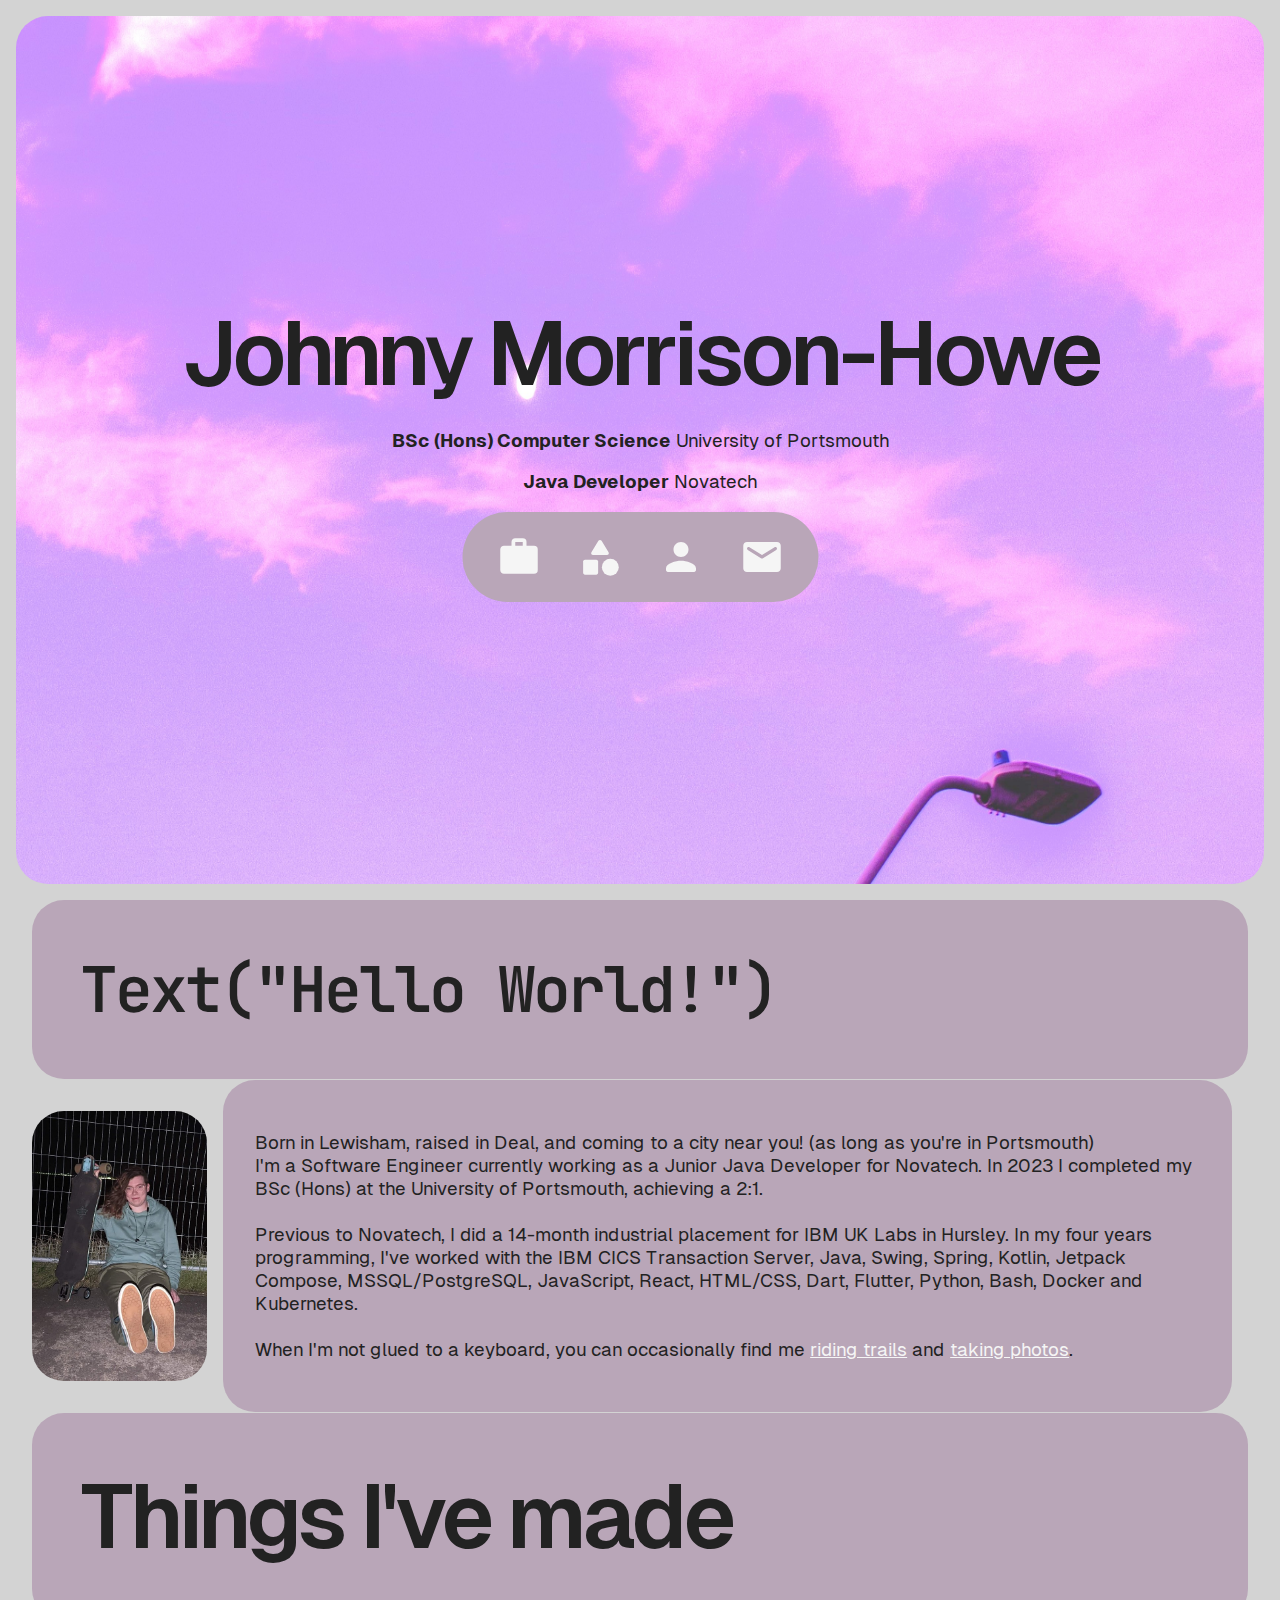
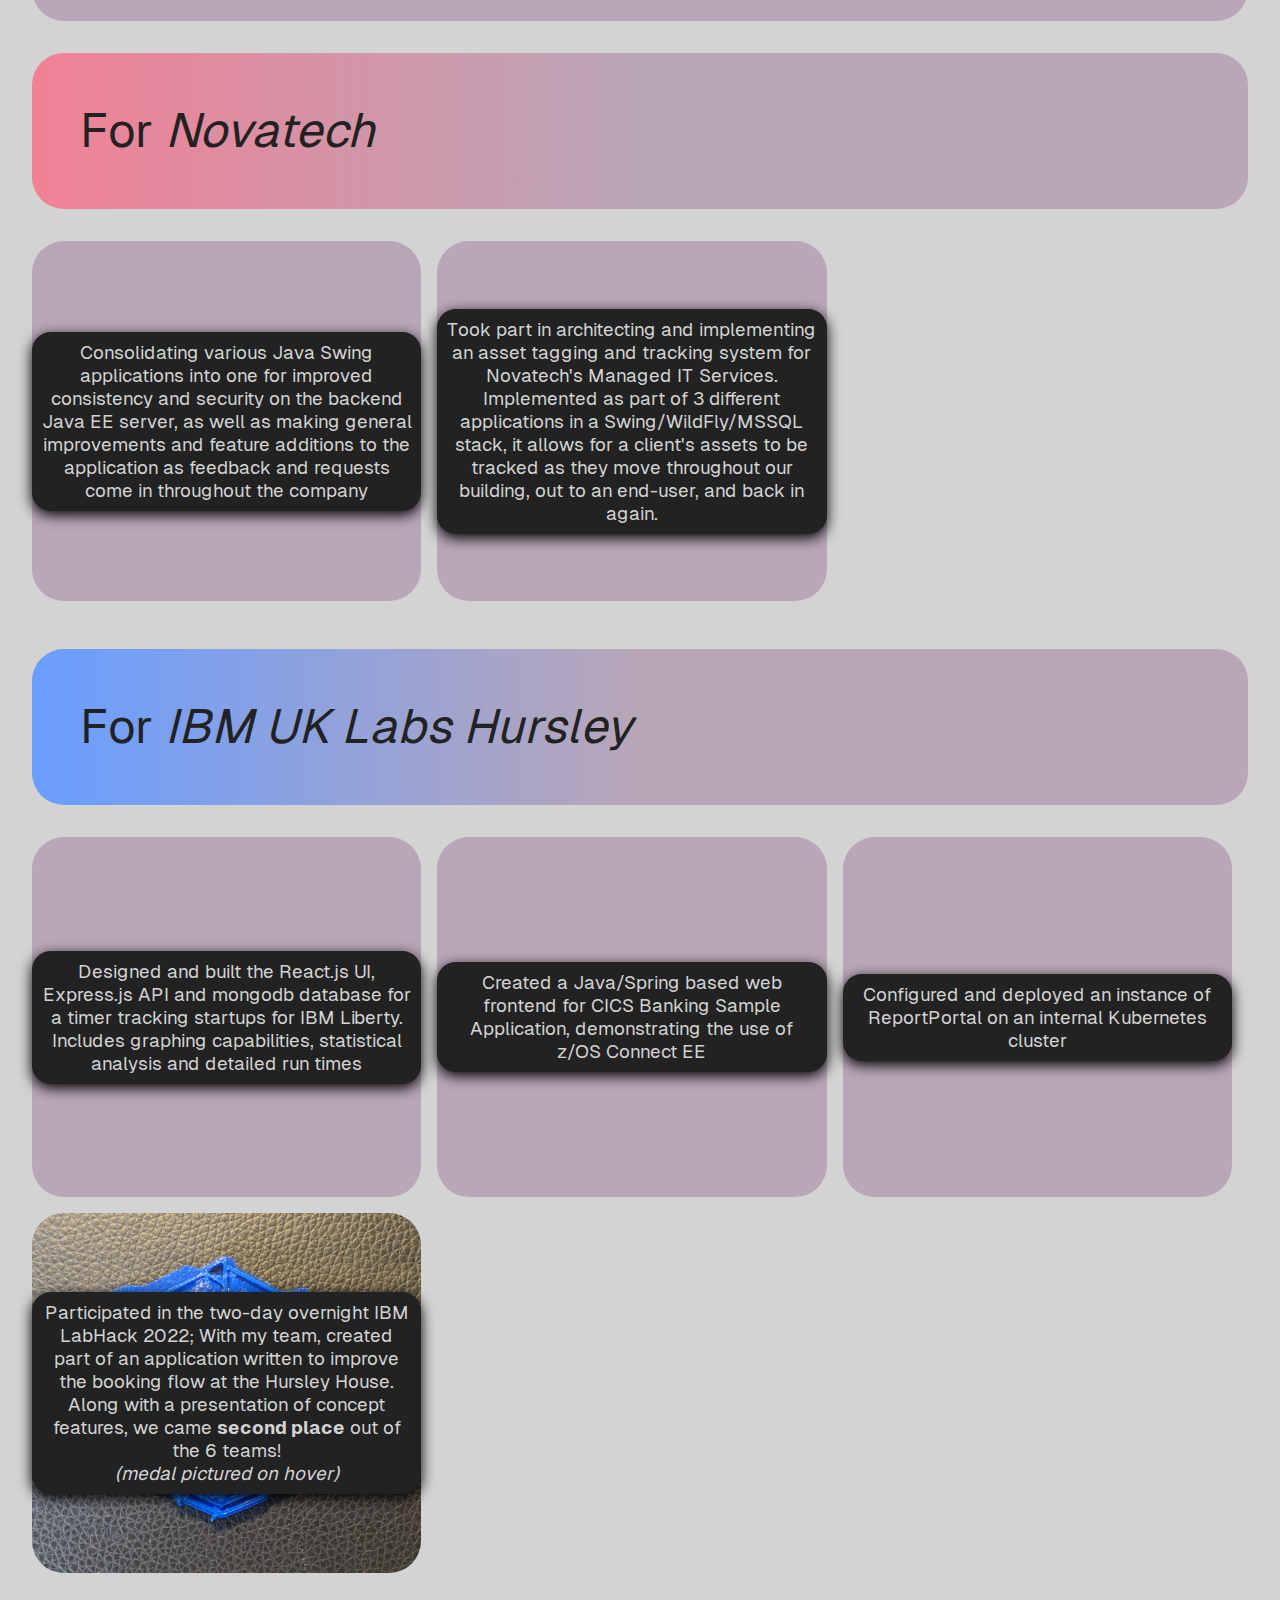
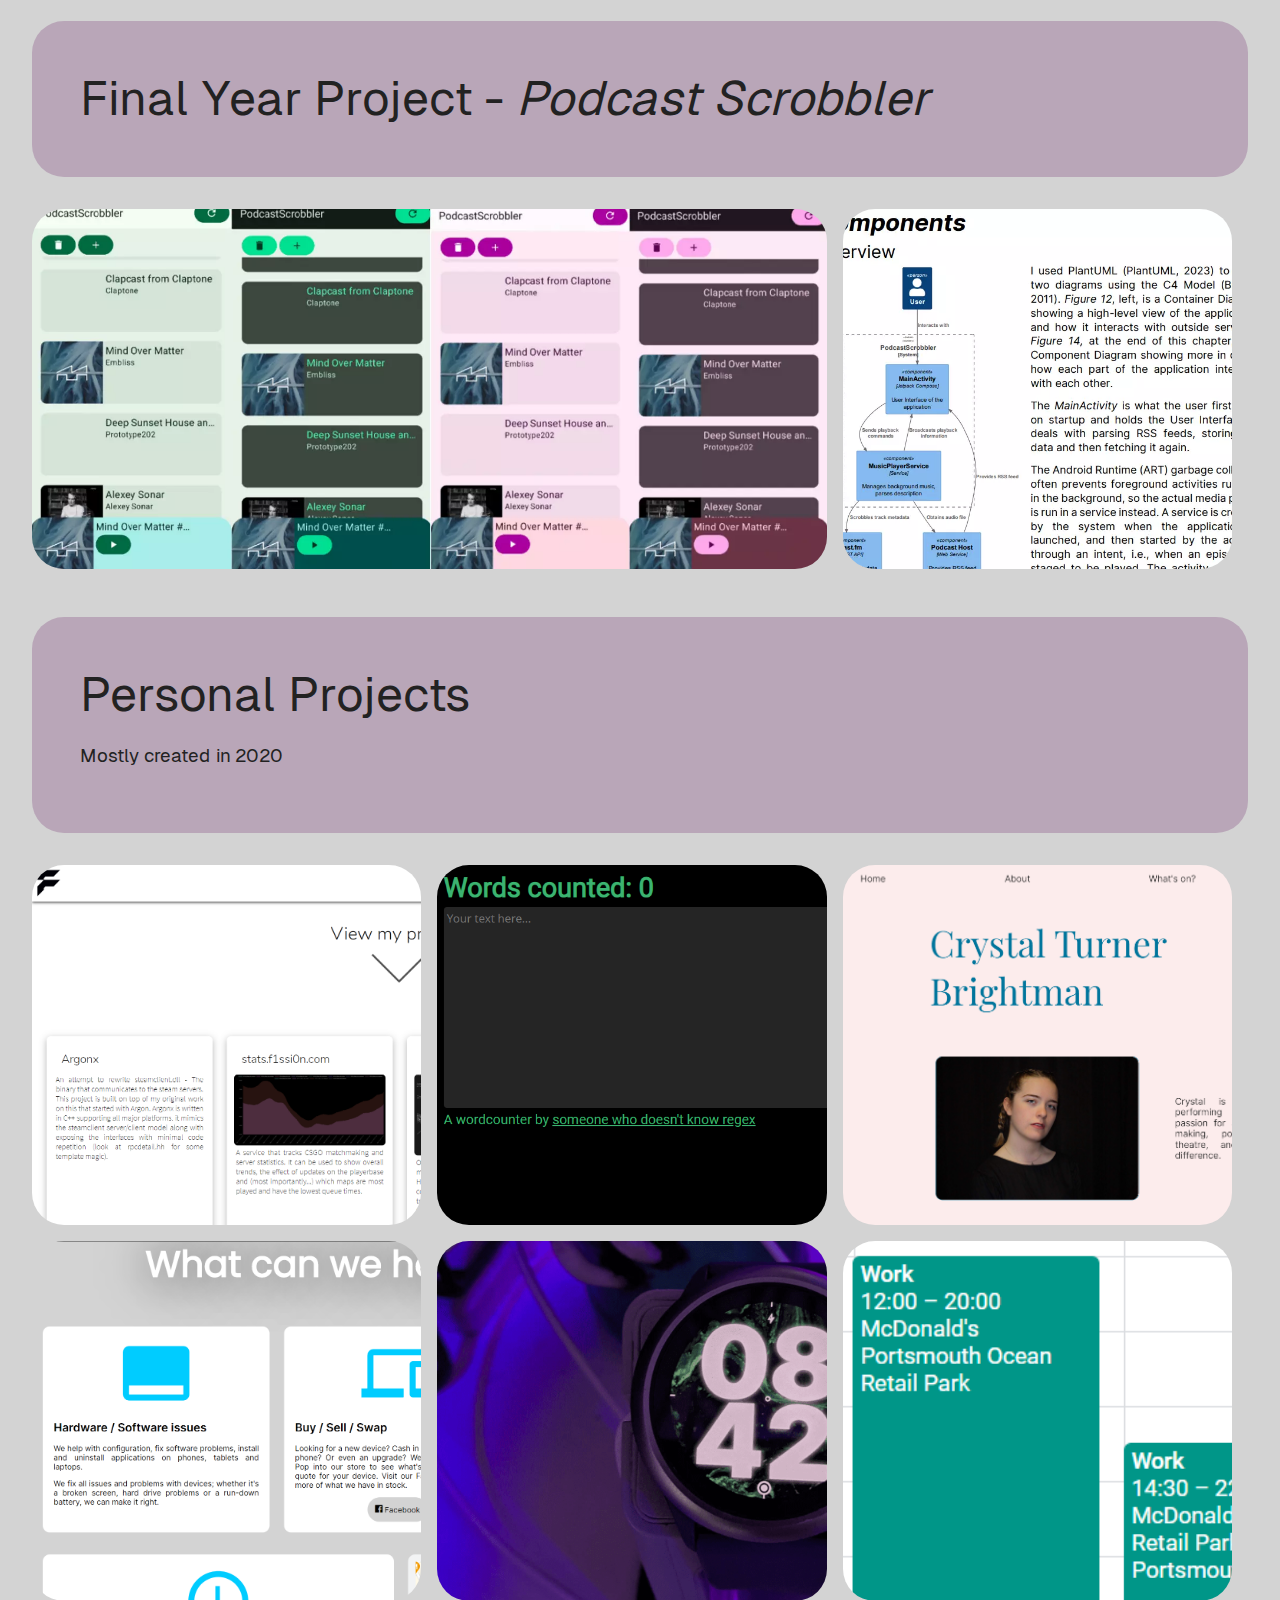
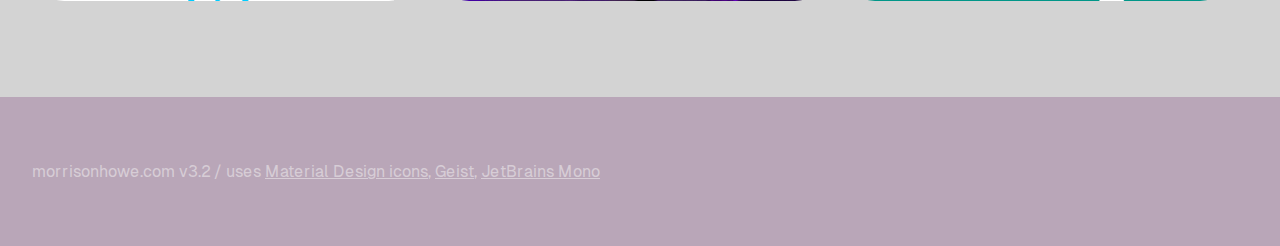
==== index.html @ 9d404c29 "Update header reveal and perform minor cleanup" ====
<!DOCTYPE html>
<html lang="en">

<head>
    <meta charset="UTF-8">
    <meta name="viewport" content="width=device-width, initial-scale=1.0">
    <meta name="description" content="Johnny Morrison-Howe/CS student/IBM placement/takes photos/rides bikes">
    <meta name="theme-color" content="#03393a">
    <meta name="darkreader" content="NO-DARKREADER-PLUGIN"/>
    <link href="styles.css" rel="stylesheet">
    <link rel="preconnect" href="https://fonts.googleapis.com">
    <link rel="preconnect" href="https://fonts.gstatic.com" crossorigin>
    <link href="https://fonts.googleapis.com/css2?family=JetBrains+Mono:wght@300;400&display=swap" rel="stylesheet">
    <title>Johnny Morrison-Howe</title>
</head>

<body onload="runOnLoad()">
<script src="./nodarkreader.min.js"></script>
<nav class="navbar" id="navbar">
    <h3 class="navbar-title" id="navbar-title-link"><a onclick="scrollToTop()">Johnny Morrison-Howe</a></h3>
    <ul class="navbar-list">
        <li class="navbar-option">
            <a class="navbar-link" onclick="goToPlacement()" title="Work">
                <img class="navbar-icon" src="resources/briefcase.svg" alt="Projects">
                <p class="navbar-link-text">Work</p>
            </a>
        </li>
        <li class="navbar-option">
            <a class="navbar-link" onclick="goToThings()" title="Personal Projects">
                <img class="navbar-icon" src="resources/category-white-18dp.svg" alt="Projects">
                <p class="navbar-link-text">Personal Projects</p>
            </a>
        </li>
        <li class="navbar-option">
            <a class="navbar-link" onclick="goToFooter()" title="About">
                <img class="navbar-icon" src="resources/person-white-18dp.svg" alt="About">
                <p class="navbar-link-text">About</p>
            </a>
        </li>
        <li class="navbar-option">
            <a class="navbar-link" href="mailto:Johnny.morrisonhowe@gmail.com" target="_blank" rel="noreferrer"
               title="Contact">
                <img class="navbar-icon" src="resources/email-white-18dp.svg" alt="Email">
                <p class="navbar-link-text">Email</p>
            </a>
        </li>
    </ul>
</nav>

<main>
    <div class="image-background" id="fullspan-image-1">
        <div class="expanding-image">

        </div>
        <div class="fullspan-text">
            <h1 id="fullspan-name">Johnny Morrison-Howe</h1>
            <h3><strong>BSc (Hons) Computer Science</strong> University of Portsmouth</h3>
            <h3><strong>Java Developer</strong> Novatech</h3>
            <div class="fullspan-navbar">
                <ul class="navbar-list">
                    <li class="navbar-option">
                        <a class="navbar-link" onclick="goToPlacement()" title="Work">
                            <img class="navbar-icon" src="resources/briefcase.svg" alt="Projects">
                            <p class="navbar-link-text">Work</p>
                        </a>
                    </li>
                    <li class="navbar-option">
                        <a class="navbar-link" onclick="goToThings()" title="Projects">
                            <img class="navbar-icon" src="resources/category-white-18dp.svg" alt="Projects">
                            <p class="navbar-link-text">Projects</p>
                        </a>
                    </li>
                    <li class="navbar-option">
                        <a class="navbar-link" onclick="goToFooter()" title="About">
                            <img class="navbar-icon" src="resources/person-white-18dp.svg" alt="About">
                            <p class="navbar-link-text">About</p>
                        </a>
                    </li>
                    <li class="navbar-option">
                        <a class="navbar-link" href="mailto:Johnny.morrisonhowe@gmail.com" target="_blank"
                           rel="noreferrer"
                           title="Contact">
                            <img class="navbar-icon" src="resources/email-white-18dp.svg" alt="Email">
                            <p class="navbar-link-text">Email</p>
                        </a>
                    </li>
                </ul>
            </div>
        </div>
    </div>

    <div class="main">

        <div class="things-title">
            <h1 id="about-title">Hello, World!</h1>
        </div>

        <div class="about">
            <div class="about-box">
                <img alt="A photo of me with my longboard" class="about-headshot" src="resources/about-headshot.jpg">
                <div class="about-text">
                    <h3>
                        Born in Lewisham, raised in Deal, and coming to a city near you! (as long as you're in
                        Portsmouth)<br> I'm a Software Engineer currently working as a Junior Java Developer for
                        Novatech. In 2023 I completed my BSc (Hons) at the University of Portsmouth, achieving a 2:1.
                        <br><br>Previous to Novatech, I did a 14-month industrial placement for IBM UK Labs in Hursley.
                        In my four years programming, I've worked with the IBM CICS Transaction Server, Java, Swing,
                        Spring, Kotlin, Jetpack Compose, MSSQL/PostgreSQL, JavaScript, React, HTML/CSS, Dart, Flutter,
                        Python, Bash, Docker and Kubernetes.<br><br>
                        When I'm not glued to a keyboard, you can occasionally find me <a
                            href="https://www.strava.com/athletes/1166851" target="_blank" rel="noreferrer">riding
                        trails</a> and <a href="https://www.instagram.com/dexyboiiii/" target="_blank"
                                          rel="noreferrer">taking photos</a>.<br>
                    </h3>
                </div>
            </div>

        </div>

        <div class="things-title">
            <h1>Things I've made</h1>
        </div>

        <div class="things-subtitle" id="work">
            <h2>For <em>Novatech</em></h2>
        </div>

        <div class="things-gallery">
            <a class="thing-div-blank" target="_blank" rel="noreferrer">
                <div>
                    <h3>Consolidating various Java Swing applications into one for improved consistency and security on
                        the backend Java EE server, as well as making general improvements and feature additions to the
                        application as feedback and requests come in throughout the company</h3>
                </div>
            </a>
            <a class="thing-div-blank" target="_blank" rel="noreferrer">
                <div>
                    <h3>Took part in architecting and implementing an asset tagging and tracking system for Novatech's
                        Managed IT Services. Implemented as part of 3 different applications in a Swing/WildFly/MSSQL
                        stack, it allows for a client's assets to be tracked as they move throughout our building, out
                        to an end-user, and back in again.</h3>
                </div>
            </a>
        </div>

        <div class="things-subtitle" id="placement">
            <h2>For <em>IBM UK Labs Hursley</em></h2>
        </div>

        <div class="things-gallery">
            <a class="thing-div-blank" target="_blank" rel="noreferrer">
                <div>
                    <h3>Designed and built the React.js UI, Express.js API and mongodb database for a timer tracking
                        startups for IBM Liberty. Includes graphing capabilities, statistical analysis and detailed run
                        times</h3>
                </div>
            </a>
            <a class="thing-div-blank" target="_blank" rel="noreferrer">
                <div>
                    <h3>Created a Java/Spring based web frontend for CICS Banking Sample Application, demonstrating the
                        use of z/OS Connect EE</h3>
                </div>
            </a>
            <a class="thing-div-blank" target="_blank" rel="noreferrer">
                <div>
                    <h3>Configured and deployed an instance of ReportPortal on an internal Kubernetes cluster</h3>
                </div>
            </a>
            <a id="thing-div-labhack" href="/images/thing-labhack.jpg" target="_blank" rel="noreferrer">
                <div>
                    <h3 id="labhack-description">Participated in the two-day overnight IBM LabHack 2022; With my team,
                        created part of an application written to improve the booking flow at the Hursley House. Along
                        with a presentation of concept features, we came <strong>second place</strong> out of the 6
                        teams!<br><em>(medal pictured on hover)</em></h3>
                </div>
            </a>
        </div>


        <div class="things-subtitle">
            <h2>Final Year Project - <em>Podcast
                <wbr>
                Scrobbler</em></h2>
        </div>

        <div class="things-gallery">
            <a class="thing-clickable double-width" id="thing-div-podcastscrobbler"
               href="https://github.com/Dexyboiiii/Podcast-Scrobbler" target="_blank" rel="noreferrer">
                <div>
                    <h3><em>PodcastScrobbler</em> - an Android podcast client written in Kotlin with Jetpack Compose. It
                        had the aim of parsing tracklists out of descriptions in music podcasts, approximating the
                        currently playing track, and showing displaying it to the user. Although I was not able to
                        complete it in time for the dissertation deadline, the end goal is for metadata to be sent to
                        the music tracking service, Last.fm.</h3>
                </div>
            </a>
            <a class="thing-clickable" id="thing-div-podcastscrobblerdissertation"
               href="PodcastScrobbler-Dissertation.pdf" target="_blank" rel="noreferrer">
                <div>
                    <h3>The dissertation for the project<br>(I earned a first!)</h3>
                </div>
            </a>
        </div>

        <div class="things-subtitle">
            <h2>Personal Projects</h2>
            <h3>Mostly created in 2020</h3>
        </div>

        <div class="things-gallery" style="margin-bottom: 5em;">
            <a class="thing-clickable" id="thing-div-f1ssi0n" href="https://emily.gg" target="_blank" rel="noreferrer">
                <div>
                    <h3>Redesigned <em>emily.gg</em>, a friend's portfolio</h3>
                </div>
            </a>
            <a class="thing-clickable" id="thing-div-wordcounter" href="/wordcounter/wordcounter.html" target="_blank"
               rel="noreferrer">
                <div>
                    <h3><em>Wordcounter</em> (stubbornly not
                        using regex, I hadn't learned it yet)</h3>
                </div>
            </a>
            <a class="thing-clickable" id="thing-div-crystal" href="./crystal/" target="_blank" rel="noreferrer">
                <div>
                    <h3>Upgraded another friend's portfolio as my first paid project. <strong>The site is since
                        deprecated</strong>, but preserved without images</h3>
                </div>
            </a>
            <a class="thing-clickable" id="thing-div-xmobile" href="/xMobile/index.html" target="_blank"
               rel="noreferrer">
                <div>
                    <h3><em>X Mobile</em>, the
                        result of using an existing mobile phone shop's website as a springboard to write a
                        website for a hypothetical phone shop</h3>
                </div>
            </a>
            <a class="thing-clickable" id="thing-div-overflowwatchface"
               href="https://github.com/Dexyboiiii/Overflow-Watchface" target="_blank"
               rel="noreferrer">
                <div>
                    <h3><em>Overflow Watchface</em> A Wear OS Watchface that takes advantage of Inter's variable font.
                        The numbers overflow off the edge of a round screen, and font weight animates when exiting
                        ambient mode</h3>
                </div>
            </a>
            <a class="thing-clickable" id="thing-div-macciestimetable"
               href="https://github.com/Dexyboiiii/maccies_timetable" target="_blank"
               rel="noreferrer">
                <div>
                    <h3><em>Maccies timetable</em> - a small Dart script for scraping the (now old) timetable page and
                        generating an ICS file ready for a calendar app</h3>
                </div>
            </a>
        </div>

    </div>

    <footer>
        <p style="opacity: 0.5;">morrisonhowe.com v3.2 / uses <a href="https://m3.material.io/styles/icons/overview">Material
            Design
            icons</a>, <a href="https://vercel.com/font">Geist</a>, <a href="https://www.jetbrains.com/lp/mono/">JetBrains
            Mono</a>
        </p>
    </footer>
</main>
<script src="script.js"></script>
</body>

</html>
---- styles.css ----
@font-face {
    font-family: 'Geist';
    src: url(resources/GeistVariableVF.woff2) format('woff2');
}

:root {
    --background-color: #222222;
    --middle-color: rgba(3, 57, 58,0.8);
    --foreground-color: lightgrey;
    --hightlight-color: #7FFFD4;
    --novatech: #97021d;
    --placement: #02379c;
    --big-image: url(resources/robert-metz-5e4hMnyy0tw-unsplash.jpg);
    --primary-font: 'Geist', sans-serif;
    --secondary-font: 'Geist', sans-serif;
    --monospace-font: 'JetBrains Mono', monospace;

    --side-margins: 2em;
}

@media (prefers-color-scheme: light) {
    :root {
        --background-color: lightgrey;
        --middle-color: rgb(185, 166, 184);
        --foreground-color: #222222;
        --inverse-foreground-color: whitesmoke;
        --hightlight-color: #00665e;
        --novatech: #f18195;
        --placement: #699eff;
        --big-image: url(resources/cristian-s-W1fZKMIlkpM-unsplash.jpg);
    }
}

/* If you change the values above, remember to change the ones in the things divs!!! */

body {
    background-color: var(--background-color);
    color:var(--foreground-color);
    transition: color 0.3s;
    padding: 0;
    margin: 0;
}

/* body::-webkit-scrollbar {
    width: 1vw;
}

body::-webkit-scrollbar-track {
    background: var(--background-color);
}

body::-webkit-scrollbar-thumb {
    background: var(--highlight-color);
} */

/* Navigation Bar */

.navbar {
    opacity: 0;
    z-index: 99;
    margin-top: 0;
    width: 100%;
    position: fixed;
    background-color: var(--middle-color);
    color: whitesmoke;
    font-family: var(--secondary-font);
    height: 10vh;
    display: flex;
    flex-direction: row;
    justify-content: space-between;
    transition: opacity 0.3s ease;
}

.navbar-title {
    margin: 2.5vh 0 0 3vh;
    cursor: pointer;
    font-size: 4vh;
}

.navbar-list {
    padding: 0;
    margin: 0;
    display: flex;
    list-style-type: none;
}

.navbar-option {
    height: 100%;
}

.navbar-link {
    display: flex;
    cursor: pointer;
    height: 10vh;
}

.navbar-icon {
    width: 5vh;
    margin: 0 2vh;
}

.navbar-link-text {
    display: none;
}

/* Page Content */

main {
    padding: 0;
}

.image-background {
    height: 100vh;
    position: relative;
    transition: opacity 500ms 1000ms ease-in;
}

.expanding-image::before {
    content: "";
    position: absolute;
    top: 0; left: 0; bottom: 0; right: 0; /* Cover the full size of the parent */
    background-image: var(--big-image);
    border-radius: 2em;
    background-repeat: no-repeat;
    background-position: center center;
    background-size: 100vw 100vh;
    z-index: -1; /* Put it behind the other content */
}

.expanding-image {
    position: absolute;
    top: 50%;
    left: 50%;
    transform: translate(-50%, -50%);
    width: 0;
    height: 0;
    background-position: center;
    background-repeat: no-repeat;
    transition: height 750ms ease-out, width 750ms ease-out, opacity 250ms 500ms ease-in;
    opacity: 0;
}

.expanded {
    opacity: 1; !important;
    width: calc(100% - var(--side-margins)); !important;
    height: calc(100% - var(--side-margins)); !important;
}

.fullspan-text {
    text-align: center;
    position: absolute;
    top: 50%;
    left: 50%;
    transform: translate(-50%, -50%);
    width: max-content;
}

.fullspan-navbar {
    display: flex;
    justify-content: center;
    align-items: center;
}

.fullspan-navbar .navbar-list {
    background-color: var(--middle-color);
    border-radius: 5vh;
    padding: 0 1em;
}

.main {
    width: min(90em, 100vw);
    margin-left: auto;
    margin-right: auto;
    padding: 0;
}

#fullspan-name {
    transition: opacity 0.3s ease;
    margin: 0;
}

.about {
    padding: 0 var(--side-margins);
}

.things-title {
    padding: 3em;
    border-radius: 2em;
    margin: 0 var(--side-margins) var(--side-margins) var(--side-margins);
    background-color: var(--middle-color);
}

.things-title > h1 {
    margin: 0;
    padding: 0;
}

.things-subtitle {
    padding: 3em;
    border-radius: 2em;
    margin: 0 var(--side-margins) var(--side-margins) var(--side-margins);
    background: var(--middle-color);
    scroll-margin-top: 14vh;
}

.things-subtitle > h2 {
    margin: 0;
    padding: 0;
}

#work {
    background: linear-gradient(to right, var(--novatech), var(--middle-color), var(--middle-color));
}

#placement {
    background: linear-gradient(to right, var(--placement), var(--middle-color), var(--middle-color));
}

.things-gallery {
    display: flex;
    flex-wrap: wrap;
    margin: var(--side-margins);
}

.things-gallery > * {
    display: flex;
    width: calc((1/3*100%) - 0.99999em);
    margin: 0 1em 1em 0;
    height: 40vh;
    text-align: center;
    align-items: center;
    justify-content: center;
}

.things-gallery > .double-width {
    width: calc((2/3*100%) - 0.99999em);
}

.things-gallery >  .thing-clickable:active {
    transition: all 50ms ease-in;
    transform: scale(0.95);
}

.things-gallery > .thing-clickable > * > h3 {
    opacity: 0;
}

.things-gallery > * > * > h3 {
    padding: 1vh;
    background-color: #222222;
    color: lightgrey;
    box-shadow: 0px 4px 14px 0px rgba(0,0,0,1);
    border-radius: 1em;
    transition: all 100ms ease-in;
}

.things-gallery >  .thing-clickable:hover > * > h3 {
    opacity: 1;
}

.things-gallery > * {
    border-radius: 2em;
}

.thing-div-blank {
    background-color: var(--middle-color);
}

#thing-div-podcastscrobbler {
    background-image: url(/resources/podcastScrobbler.webp);
    background-size: cover;
    background-position: center;
}

#thing-div-podcastscrobblerdissertation {
    background-image: url(/resources/podcastScrobblerDissertation.webp);
    background-size: cover;
    background-position: center;
}

#thing-div-labhack {
    background-image: url(/resources/thing-labhack.jpg);
    background-size: cover;
    background-position: center;
}

#labhack-description:hover {
    opacity: 0;
}

#thing-div-f1ssi0n {
    background-image: url(/resources/thing-f1ssi0n.png);
    background-size: cover;
}

#thing-div-wordcounter {
    background-image: url(/resources/thing-wordcounter.png);
    background-size: cover;
}

#thing-div-wordcounter > * > h3 {
    background-color: lightgray;
    color: #222;
    box-shadow: 0px 4px 14px 0px lightgrey;
}

#thing-div-crystal {
    background-image: url(/resources/thing-crystal.png);
    background-size: cover;
}

#thing-div-xmobile {
    background-image: url(/resources/thing-xmobile.png);
    background-size: cover;
}

#thing-div-overflowwatchface {
    background-image: url(/resources/thing-overflowwatchface.png);
    background-size: cover;
}

#thing-div-macciestimetable {
    background-image: url(/resources/thing-macciestimetable.png);
    background-size: cover;
}

#thing-div-overflowwatchface > * > h3 {
    background-color: lightgrey;
    color: #222;
    box-shadow: 0px 4px 14px 0px lightgrey;
}

footer {
    background-color: var(--middle-color);
    color: var(--inverse-foreground-color);
    bottom: 0;
    margin: 0;
    padding: 3em var(--side-margins);
}

.about-box {
    display: flex;
    height: 30vh;
    flex-wrap: nowrap;
    align-items: center;
    margin: 2em 0;
}

.about-headshot {
    max-height: 30vh;
    border-radius: 2em;
}

.about-text {
    flex: 2;
    margin: 1em;
    padding: 2em;
    height: max-content;
    border-radius: 2em;
    background-color: var(--middle-color);
}

footer a, .about a {
    text-decoration: underline;
    color: var(--inverse-foreground-color);
    transition: color 0.3s;
}

footer a:hover, .about a:hover {
    color: var(--hightlight-color);
}

#about-title {
    font-size: 7vh;
    line-break: anywhere;
}

h1 {
    font-family: var(--primary-font);
    font-weight: 600;
    letter-spacing: -0.05em;
    font-size: 10vh;
}

h2 {
    font-family: var(--primary-font);
    font-weight: 400;
    font-size: 3em;
}

h3 {
    font-family: var(--primary-font);
    font-weight: 400;
}

p {
    font-family: var(--secondary-font);
}

a {
    text-decoration: none;
}

@media (orientation: portrait) {
    :root {
        --side-margins: 1em;
    }

    .navbar {
        flex-direction: row-reverse;
    }

    .navbar-title {
        display: none;
    }

    .fullspan-text {
        width: 95vw;
    }

    .expanding-image::before {
        background-size: auto;
    }

    .expanded {
        width: calc(100% - 2em); !important;
        height: calc(100% - 2em); !important;
    }

    .things-subtitle > h2 {
        font-size: 2em;
    }

    .things-gallery > * {
        width: 100%;
        margin: 0 0 var(--side-margins) 0;
        height: 25vh;
    }

    .things-gallery > .double-width {
        width: 100%;
    }

    .things-gallery > * > * > h3 {
        opacity: 0.8;
        font-size: 2vh;
    }

    .about-box {
        flex-direction: column;
    }

    .about-text > h3 {
        font-size: 0.8em;
    }

    .about h1 {
        background-color: var(--background-color);
        color: var(--middle-color);
        margin: 0;
        font-weight: 400;
        font-size: 3em;
    }

    h1 {
        font-size: 7vh;
    }

    p {
        font-size: 2vh;
    }
}
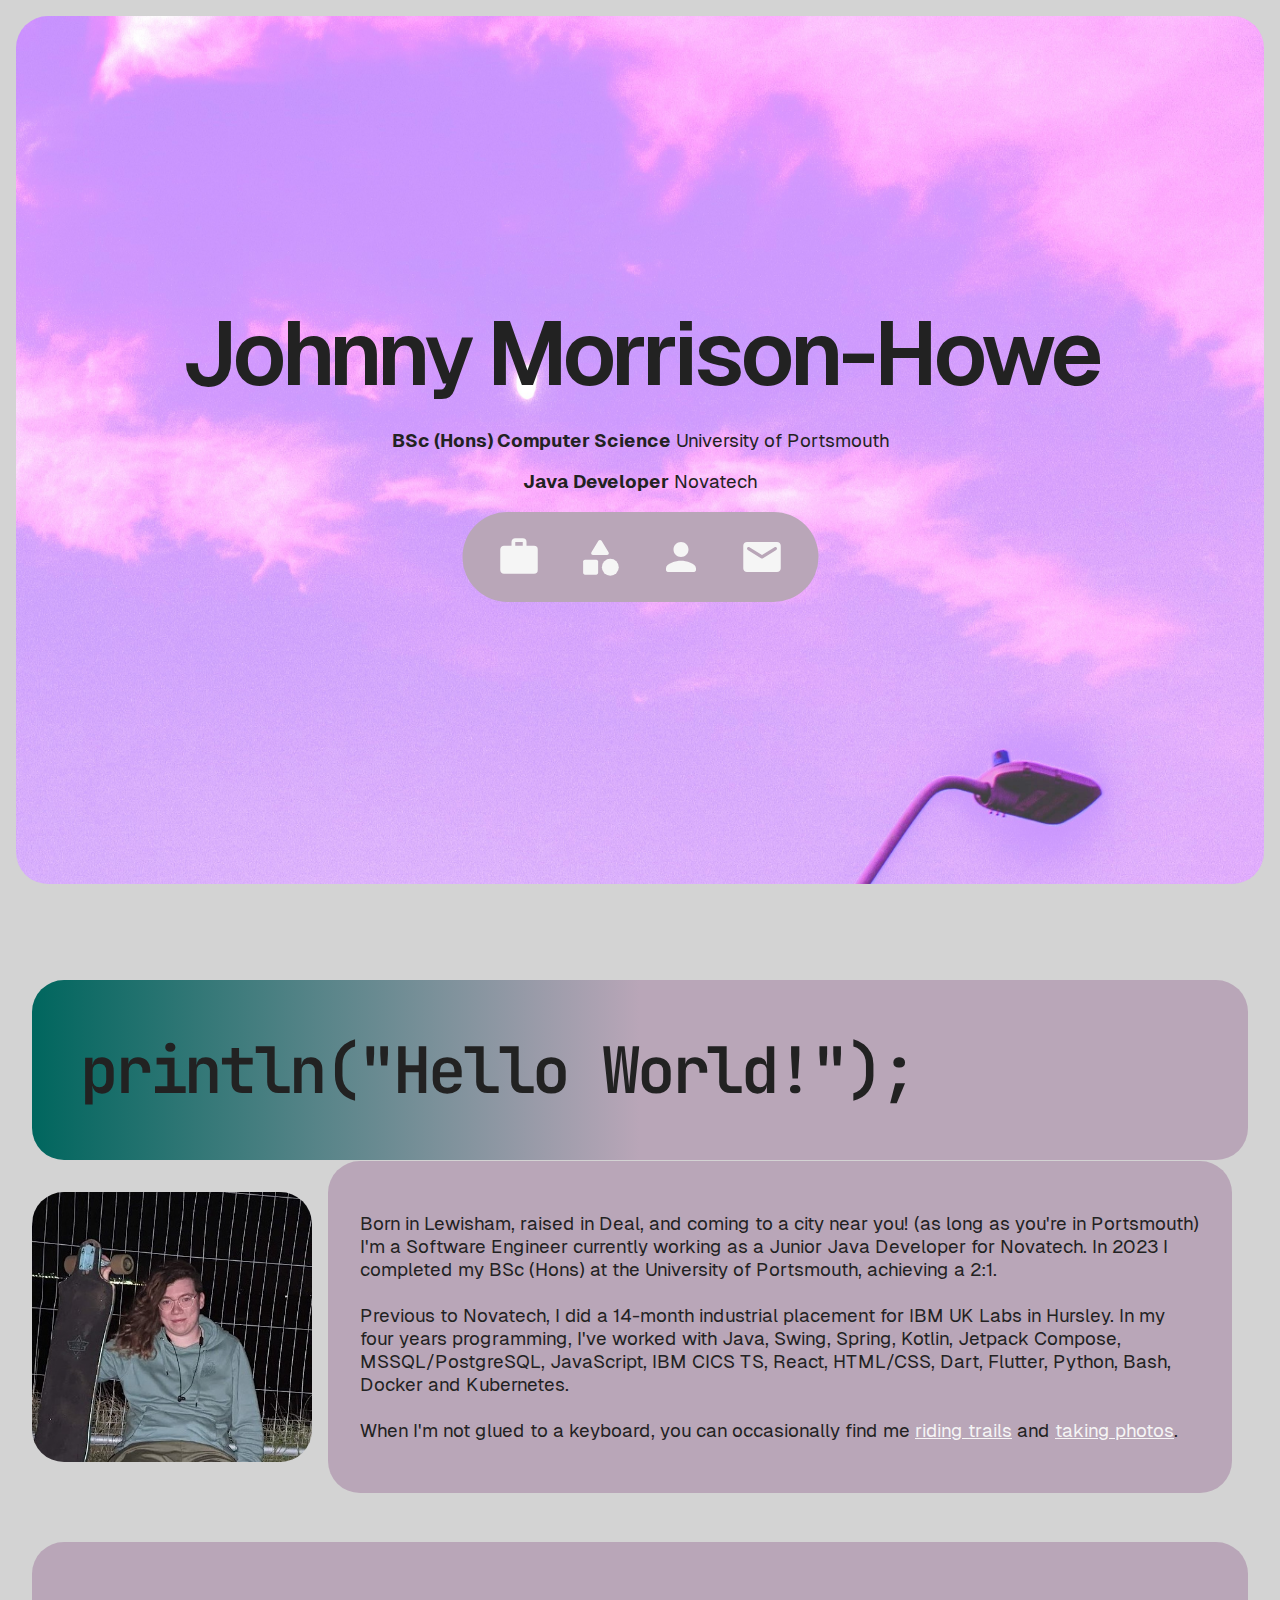
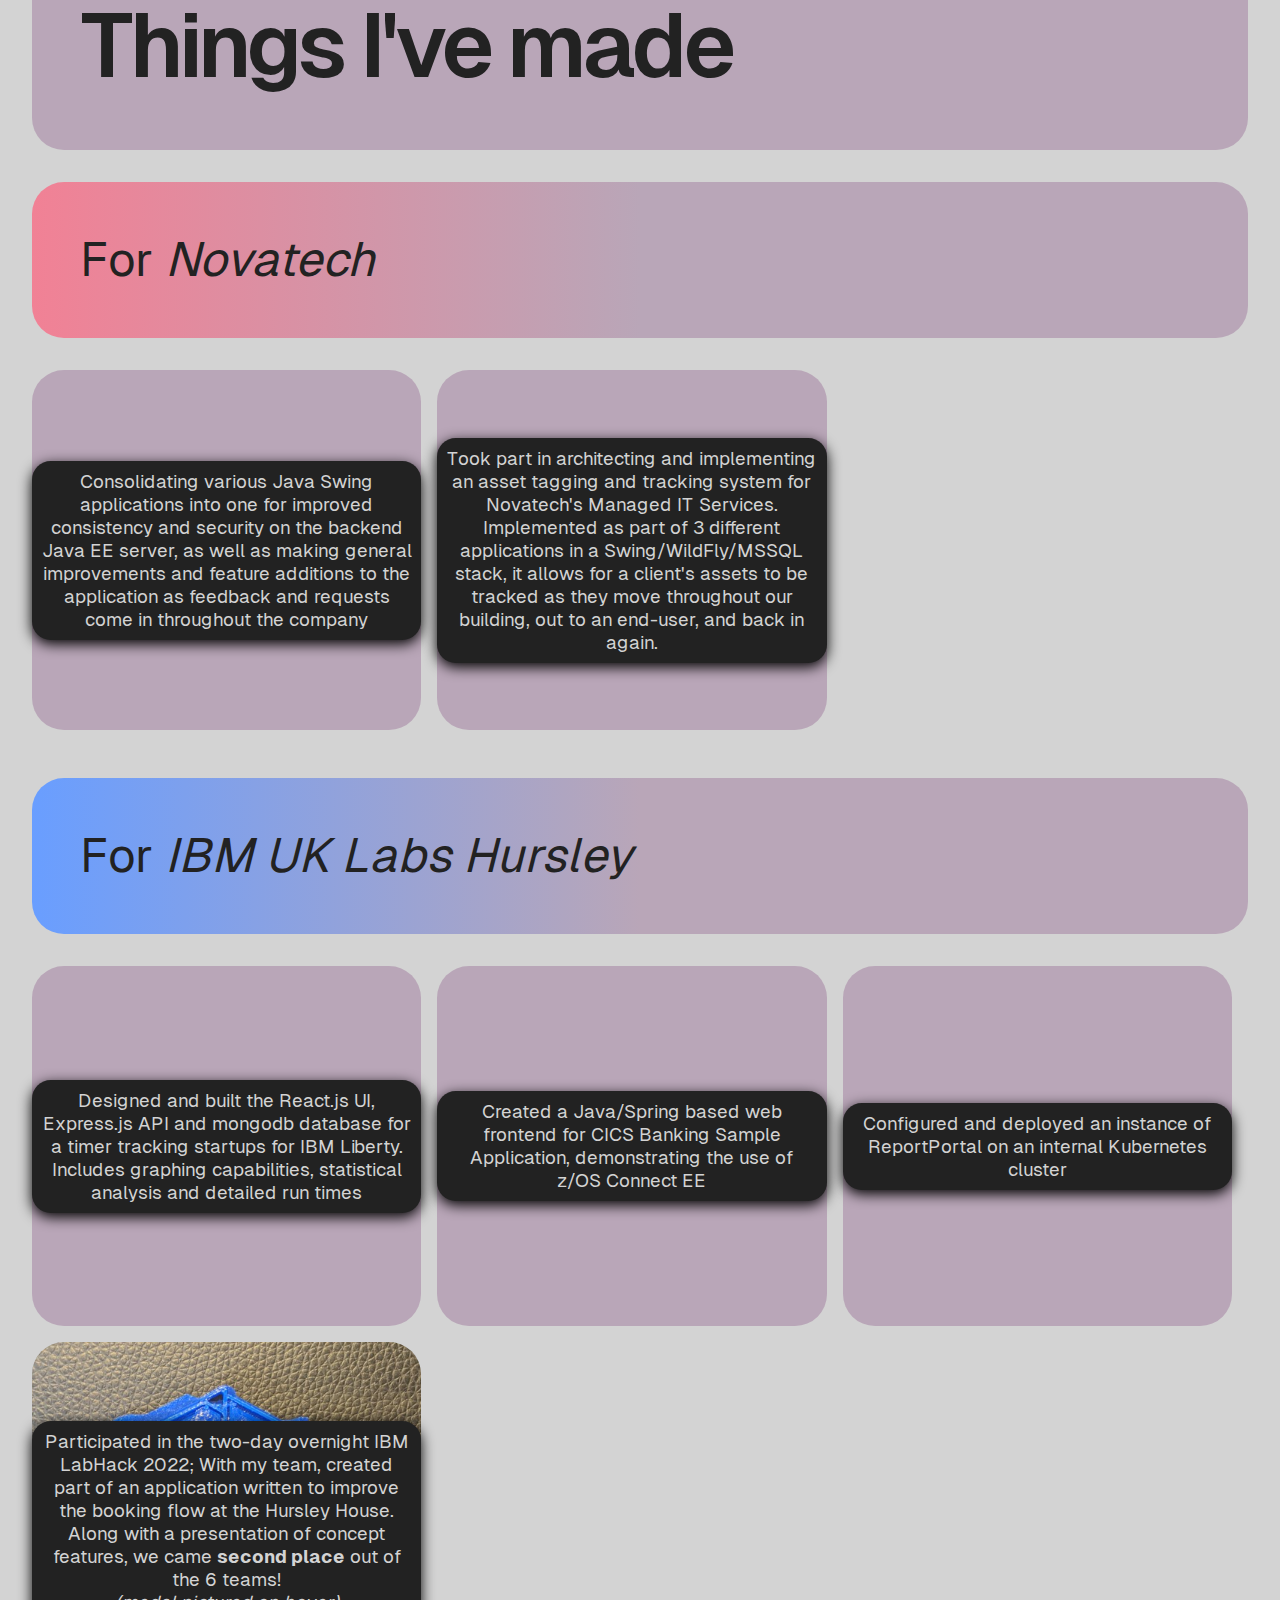
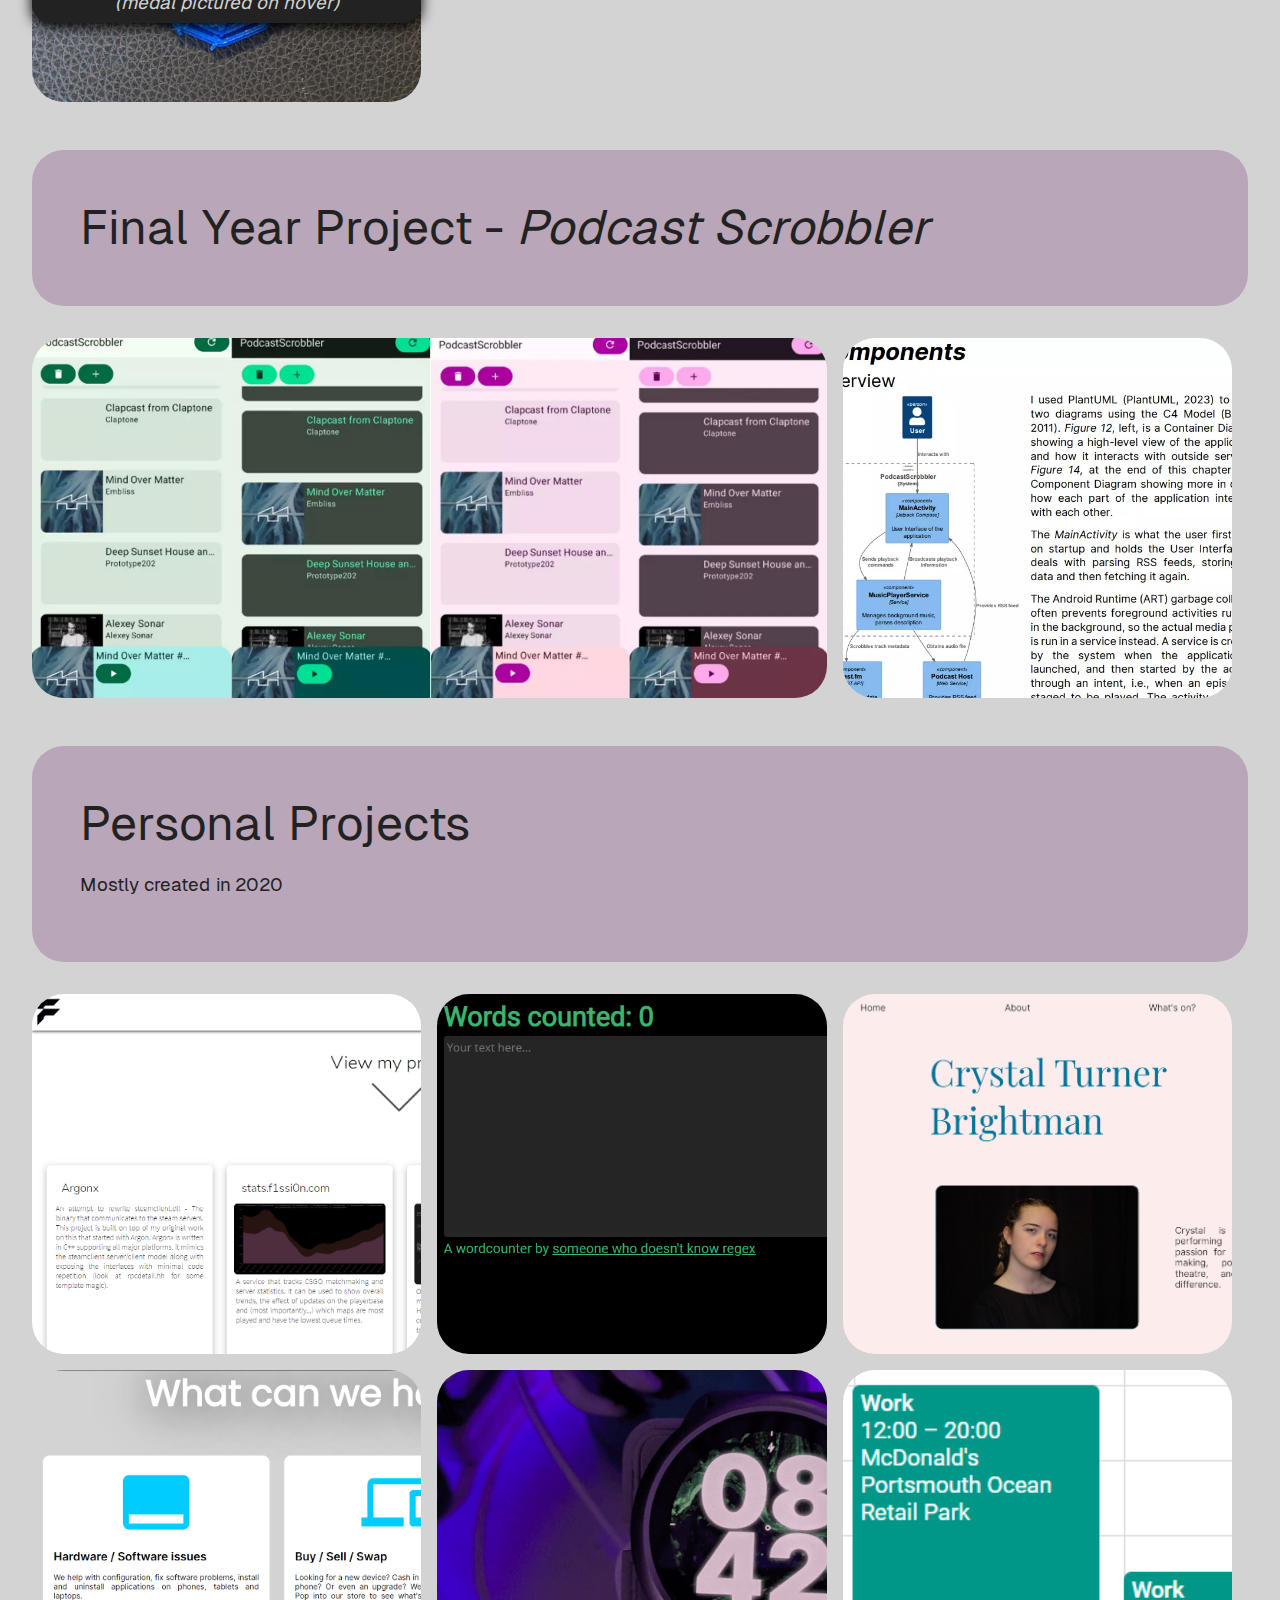
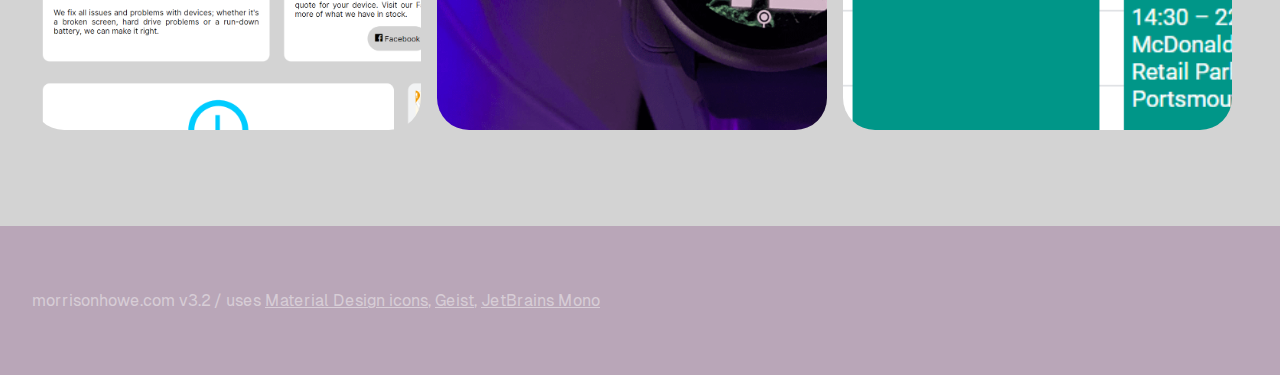
==== commit 9fb26b5c: "Refactor HTML structure and update styling" ====
--- a/index.html
+++ b/index.html
@@ -91,21 +91,20 @@
 
     <div class="main">
 
-        <div class="things-title">
+        <div class="things-title" id="about">
             <h1 id="about-title">Hello, World!</h1>
         </div>
 
-        <div class="about">
             <div class="about-box">
-                <img alt="A photo of me with my longboard" class="about-headshot" src="resources/about-headshot.jpg">
+                <div class="about-headshot"></div>
                 <div class="about-text">
                     <h3>
                         Born in Lewisham, raised in Deal, and coming to a city near you! (as long as you're in
                         Portsmouth)<br> I'm a Software Engineer currently working as a Junior Java Developer for
                         Novatech. In 2023 I completed my BSc (Hons) at the University of Portsmouth, achieving a 2:1.
                         <br><br>Previous to Novatech, I did a 14-month industrial placement for IBM UK Labs in Hursley.
-                        In my four years programming, I've worked with the IBM CICS Transaction Server, Java, Swing,
-                        Spring, Kotlin, Jetpack Compose, MSSQL/PostgreSQL, JavaScript, React, HTML/CSS, Dart, Flutter,
+                        In my four years programming, I've worked with Java, Swing,
+                        Spring, Kotlin, Jetpack Compose, MSSQL/PostgreSQL, JavaScript, IBM CICS TS, React, HTML/CSS, Dart, Flutter,
                         Python, Bash, Docker and Kubernetes.<br><br>
                         When I'm not glued to a keyboard, you can occasionally find me <a
                             href="https://www.strava.com/athletes/1166851" target="_blank" rel="noreferrer">riding
@@ -113,7 +112,6 @@
                                           rel="noreferrer">taking photos</a>.<br>
                     </h3>
                 </div>
-            </div>
 
         </div>
 
--- a/styles.css
+++ b/styles.css
@@ -7,7 +7,7 @@
     --background-color: #222222;
     --middle-color: rgba(3, 57, 58,0.8);
     --foreground-color: lightgrey;
-    --hightlight-color: #7FFFD4;
+    --hightlight-color: rgb(210, 118, 209);
     --novatech: #97021d;
     --placement: #02379c;
     --big-image: url(resources/robert-metz-5e4hMnyy0tw-unsplash.jpg);
@@ -168,7 +168,7 @@
 }
 
 .main {
-    width: min(90em, 100vw);
+    width: min(90em, 100%);
     margin-left: auto;
     margin-right: auto;
     padding: 0;
@@ -179,14 +179,10 @@
     margin: 0;
 }
 
-.about {
-    padding: 0 var(--side-margins);
-}
-
 .things-title {
     padding: 3em;
     border-radius: 2em;
-    margin: 0 var(--side-margins) var(--side-margins) var(--side-margins);
+    margin: 5em var(--side-margins) var(--side-margins) var(--side-margins);
     background-color: var(--middle-color);
 }
 
@@ -206,6 +202,10 @@
 .things-subtitle > h2 {
     margin: 0;
     padding: 0;
+}
+
+#about {
+    background: linear-gradient(to right, var(--hightlight-color), var(--middle-color), var(--middle-color));
 }
 
 #work {
@@ -343,35 +343,38 @@
     height: 30vh;
     flex-wrap: nowrap;
     align-items: center;
-    margin: 2em 0;
+    margin: 2em var(--side-margins);
 }
 
 .about-headshot {
-    max-height: 30vh;
-    border-radius: 2em;
+    background-image: url("resources/about-headshot.jpg");
+    background-size: cover;
+    background-position: center;
+    height: 30vh;
+    border-radius: 2em;
+    flex: 1;
 }
 
 .about-text {
-    flex: 2;
+    flex: 3;
     margin: 1em;
     padding: 2em;
-    height: max-content;
-    border-radius: 2em;
-    background-color: var(--middle-color);
-}
-
-footer a, .about a {
+    border-radius: 2em;
+    background-color: var(--middle-color);
+}
+
+footer a, .about-text a {
     text-decoration: underline;
     color: var(--inverse-foreground-color);
     transition: color 0.3s;
 }
 
-footer a:hover, .about a:hover {
+footer a:hover, .about-text a:hover {
     color: var(--hightlight-color);
 }
 
 #about-title {
-    font-size: 7vh;
+    font-size: 4em;
     line-break: anywhere;
 }
 
@@ -415,7 +418,11 @@
     }
 
     .fullspan-text {
-        width: 95vw;
+        width: 90vw;
+    }
+
+    .fullspan-text > h3 {
+        font-size: 1em;
     }
 
     .expanding-image::before {
@@ -446,12 +453,29 @@
         font-size: 2vh;
     }
 
+    #about-title {
+        font-size: 2.5em;
+    }
+
     .about-box {
         flex-direction: column;
+        height: unset;
+        margin: 0 var(--side-margins);
+    }
+
+    .about-box > * {
+        margin: 1em 0;
+    }
+
+    .about-headshot {
+        flex: unset;
+        width: 100%;
+        height: 40vh;
+        margin: 0;
     }
 
     .about-text > h3 {
-        font-size: 0.8em;
+        font-size: 1em;
     }
 
     .about h1 {
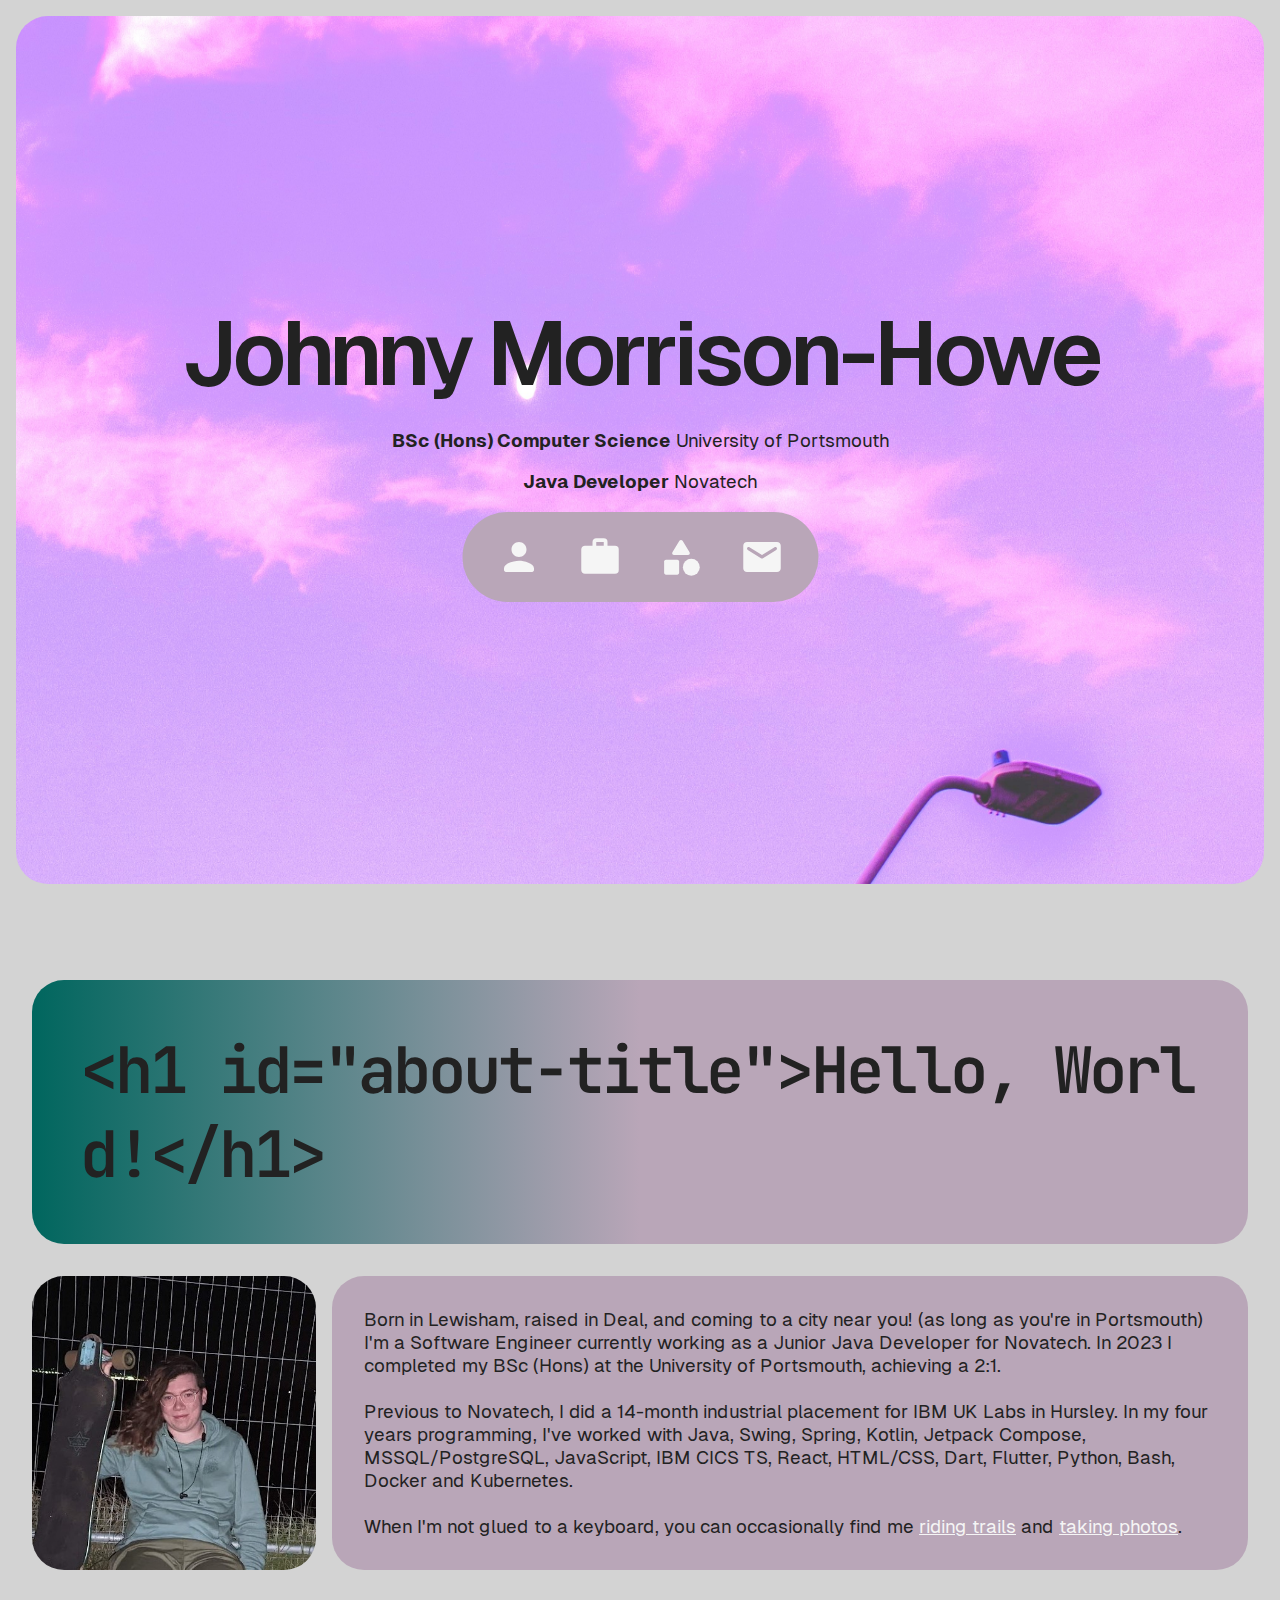
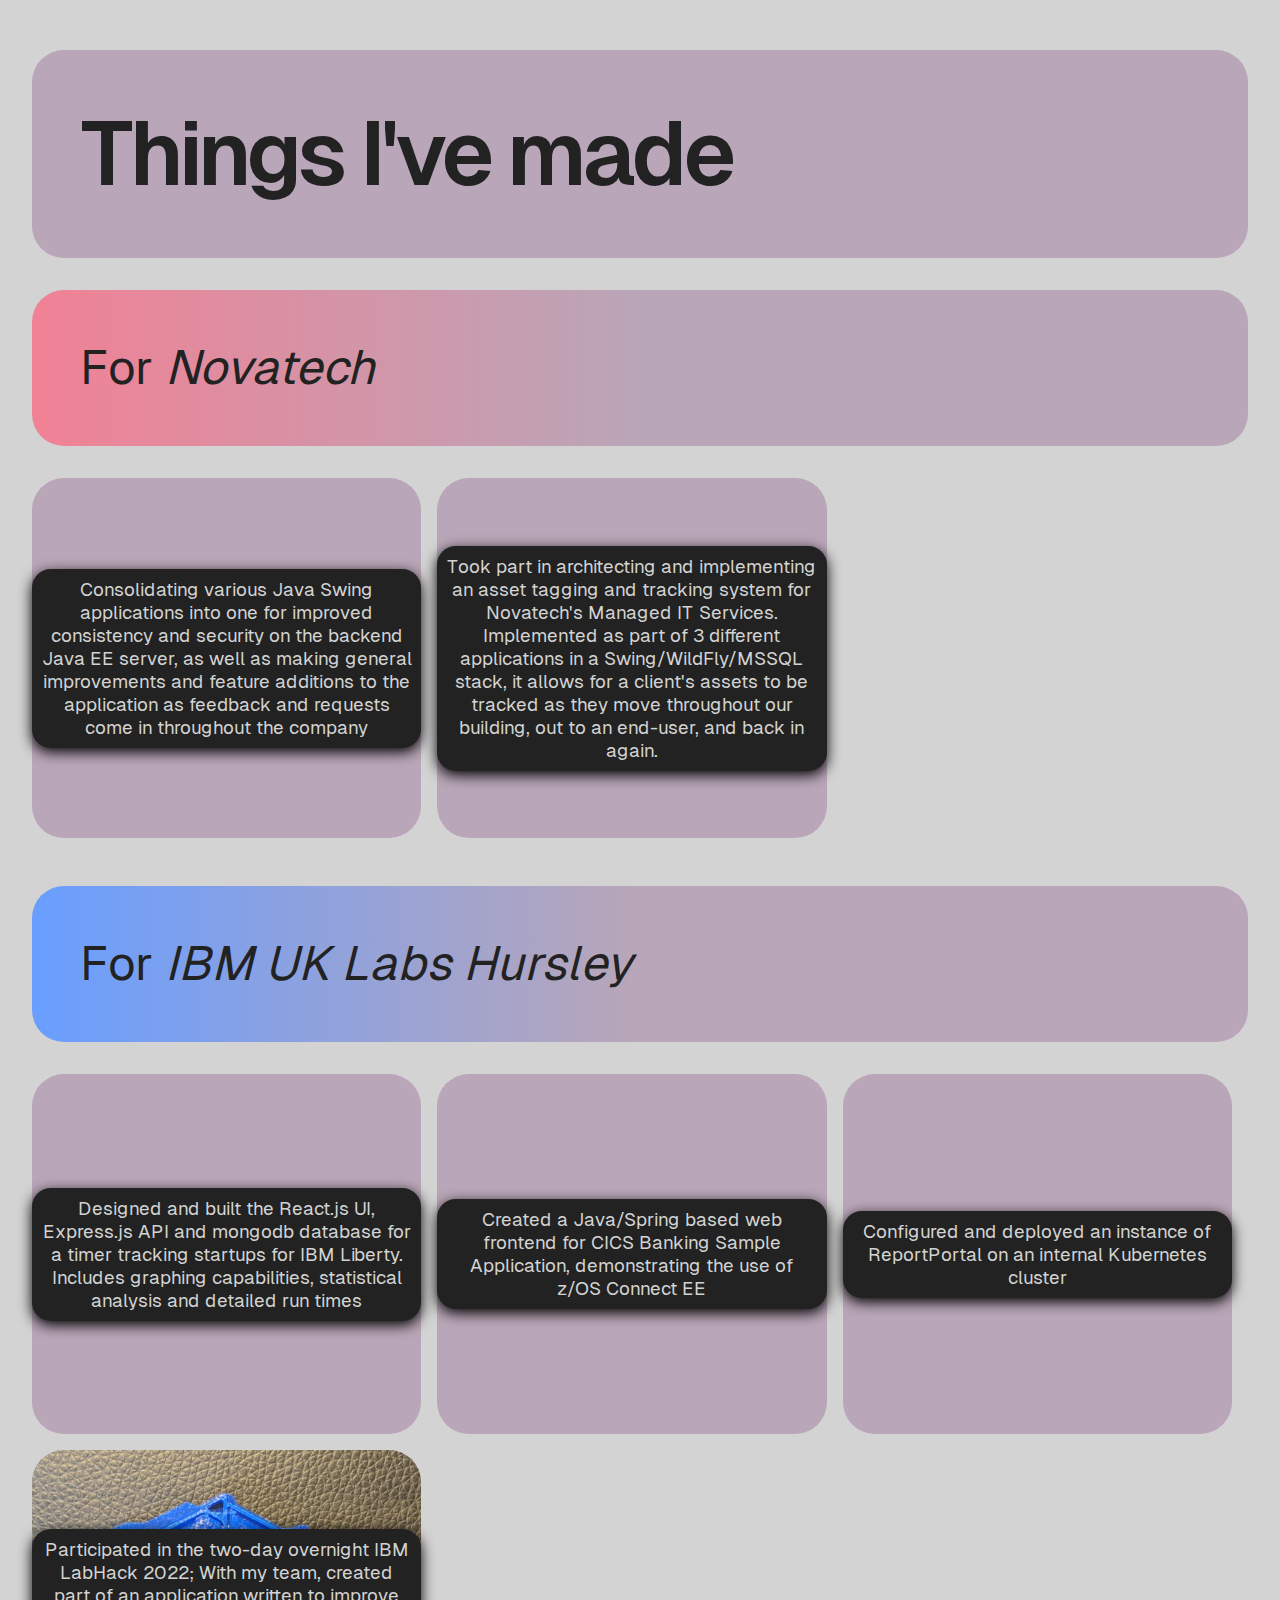
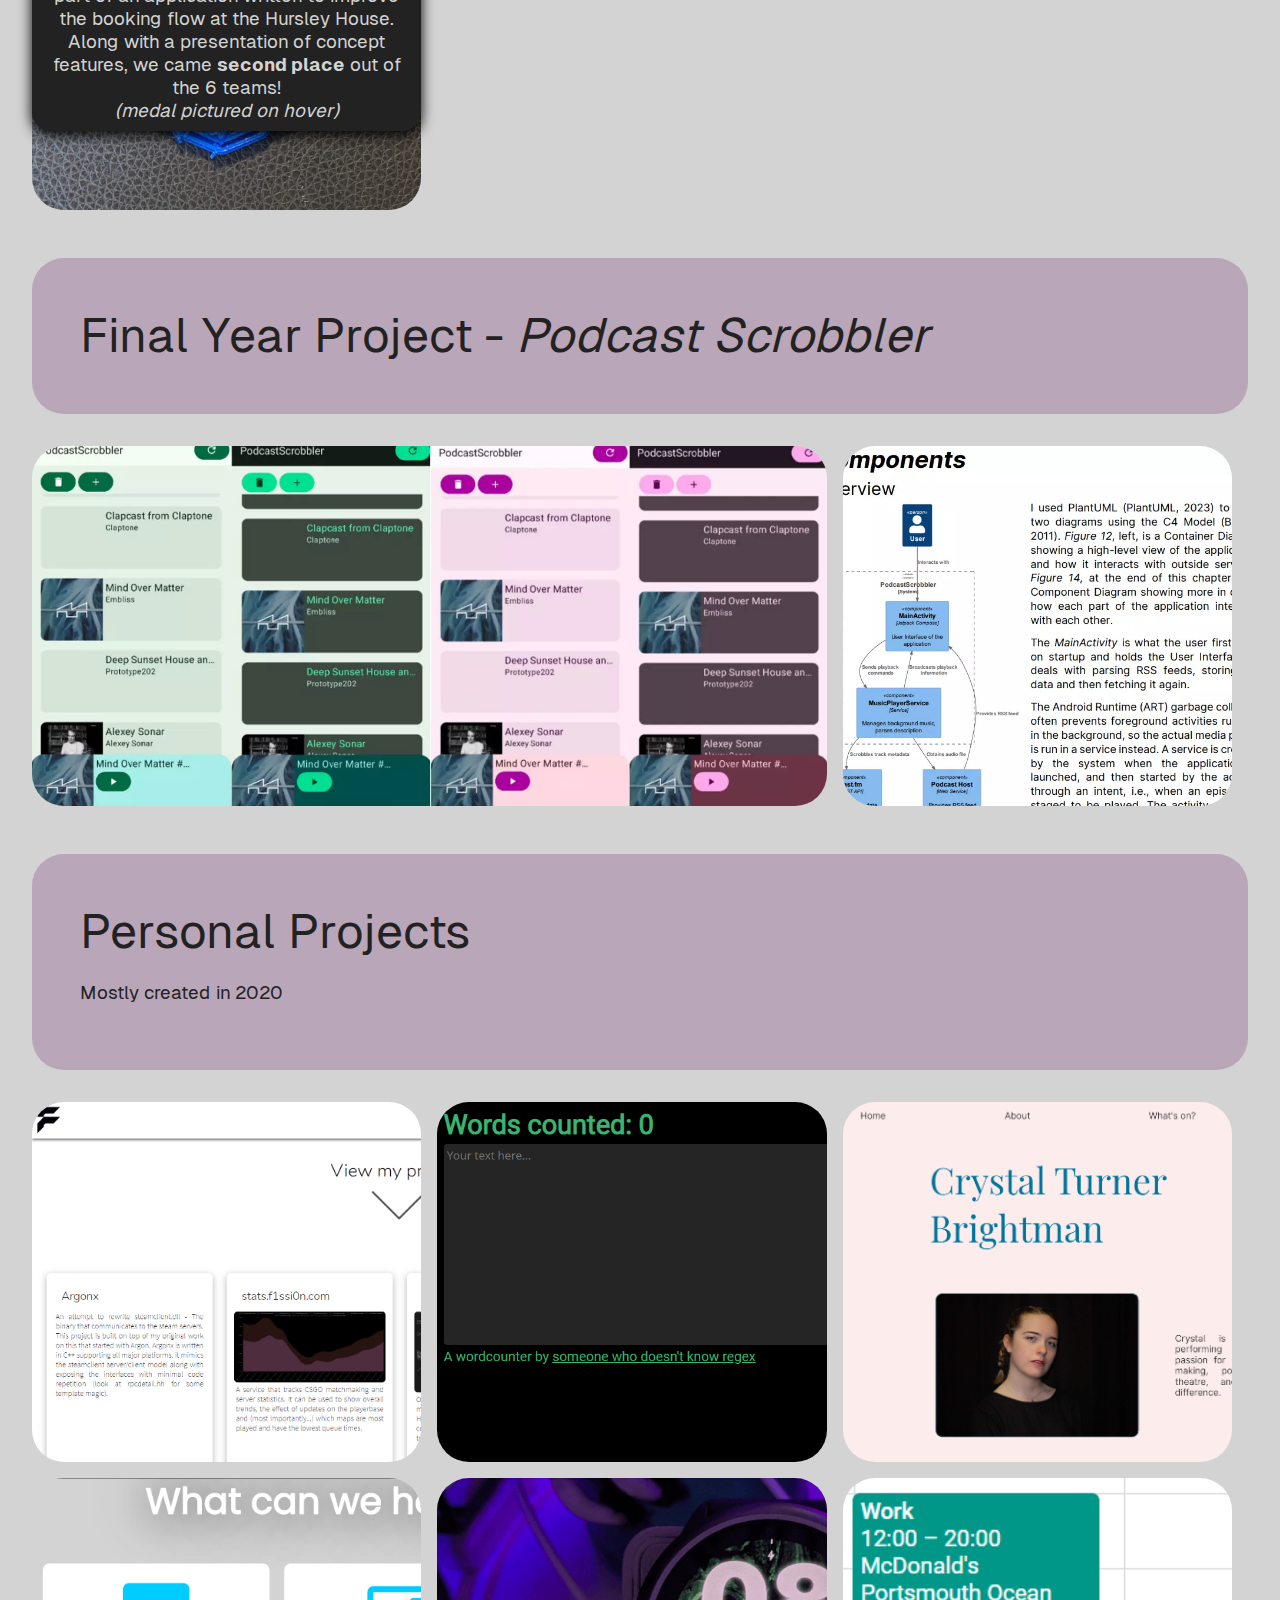
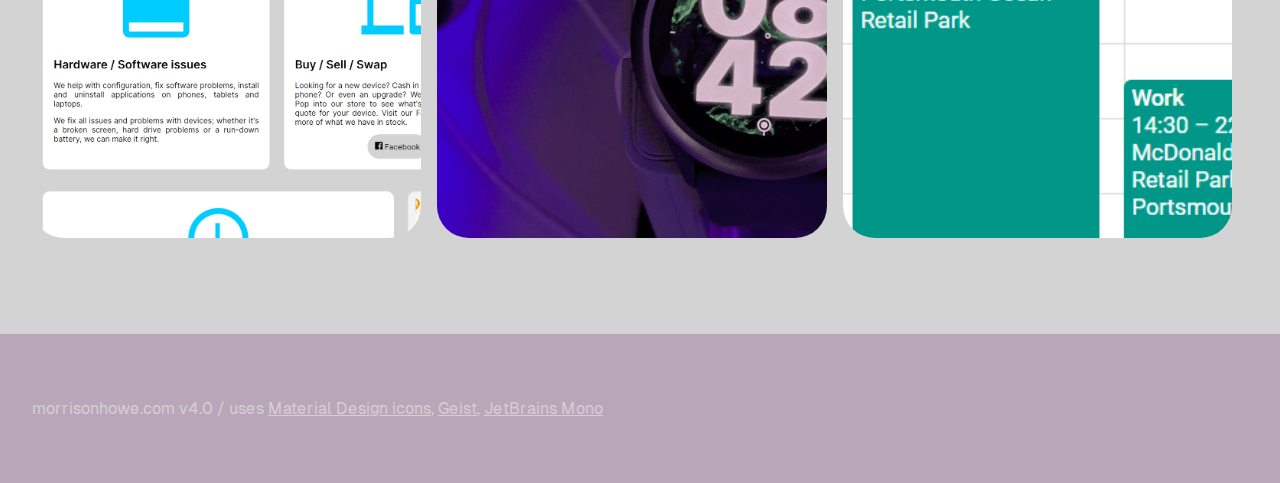
==== commit 1039a7f7: "Update scroll-to functions and navigation menu, fix about bit" ====
--- a/index.html
+++ b/index.html
@@ -20,6 +20,12 @@
     <h3 class="navbar-title" id="navbar-title-link"><a onclick="scrollToTop()">Johnny Morrison-Howe</a></h3>
     <ul class="navbar-list">
         <li class="navbar-option">
+            <a class="navbar-link" onclick="goToAbout()" title="About">
+                <img class="navbar-icon" src="resources/person-white-18dp.svg" alt="About">
+                <p class="navbar-link-text">About</p>
+            </a>
+        </li>
+        <li class="navbar-option">
             <a class="navbar-link" onclick="goToPlacement()" title="Work">
                 <img class="navbar-icon" src="resources/briefcase.svg" alt="Projects">
                 <p class="navbar-link-text">Work</p>
@@ -29,12 +35,6 @@
             <a class="navbar-link" onclick="goToThings()" title="Personal Projects">
                 <img class="navbar-icon" src="resources/category-white-18dp.svg" alt="Projects">
                 <p class="navbar-link-text">Personal Projects</p>
-            </a>
-        </li>
-        <li class="navbar-option">
-            <a class="navbar-link" onclick="goToFooter()" title="About">
-                <img class="navbar-icon" src="resources/person-white-18dp.svg" alt="About">
-                <p class="navbar-link-text">About</p>
             </a>
         </li>
         <li class="navbar-option">
@@ -59,6 +59,12 @@
             <div class="fullspan-navbar">
                 <ul class="navbar-list">
                     <li class="navbar-option">
+                        <a class="navbar-link" onclick="goToAbout()" title="About">
+                            <img class="navbar-icon" src="resources/person-white-18dp.svg" alt="About">
+                            <p class="navbar-link-text">About</p>
+                        </a>
+                    </li>
+                    <li class="navbar-option">
                         <a class="navbar-link" onclick="goToPlacement()" title="Work">
                             <img class="navbar-icon" src="resources/briefcase.svg" alt="Projects">
                             <p class="navbar-link-text">Work</p>
@@ -68,12 +74,6 @@
                         <a class="navbar-link" onclick="goToThings()" title="Projects">
                             <img class="navbar-icon" src="resources/category-white-18dp.svg" alt="Projects">
                             <p class="navbar-link-text">Projects</p>
-                        </a>
-                    </li>
-                    <li class="navbar-option">
-                        <a class="navbar-link" onclick="goToFooter()" title="About">
-                            <img class="navbar-icon" src="resources/person-white-18dp.svg" alt="About">
-                            <p class="navbar-link-text">About</p>
                         </a>
                     </li>
                     <li class="navbar-option">
@@ -175,7 +175,7 @@
         </div>
 
 
-        <div class="things-subtitle">
+        <div class="things-subtitle" id="fyp">
             <h2>Final Year Project - <em>Podcast
                 <wbr>
                 Scrobbler</em></h2>
@@ -200,7 +200,7 @@
             </a>
         </div>
 
-        <div class="things-subtitle">
+        <div class="things-subtitle" id="projects">
             <h2>Personal Projects</h2>
             <h3>Mostly created in 2020</h3>
         </div>
@@ -254,7 +254,7 @@
     </div>
 
     <footer>
-        <p style="opacity: 0.5;">morrisonhowe.com v3.2 / uses <a href="https://m3.material.io/styles/icons/overview">Material
+        <p style="opacity: 0.5;">morrisonhowe.com v4.0 / uses <a href="https://m3.material.io/styles/icons/overview">Material
             Design
             icons</a>, <a href="https://vercel.com/font">Geist</a>, <a href="https://www.jetbrains.com/lp/mono/">JetBrains
             Mono</a>
--- a/styles.css
+++ b/styles.css
@@ -7,7 +7,7 @@
     --background-color: #222222;
     --middle-color: rgba(3, 57, 58,0.8);
     --foreground-color: lightgrey;
-    --hightlight-color: rgb(210, 118, 209);
+    --hightlight-color: rgb(128, 19, 136);
     --novatech: #97021d;
     --placement: #02379c;
     --big-image: url(resources/robert-metz-5e4hMnyy0tw-unsplash.jpg);
@@ -336,13 +336,13 @@
     bottom: 0;
     margin: 0;
     padding: 3em var(--side-margins);
+
 }
 
 .about-box {
     display: flex;
-    height: 30vh;
     flex-wrap: nowrap;
-    align-items: center;
+    align-items: stretch;
     margin: 2em var(--side-margins);
 }
 
@@ -350,17 +350,21 @@
     background-image: url("resources/about-headshot.jpg");
     background-size: cover;
     background-position: center;
-    height: 30vh;
     border-radius: 2em;
     flex: 1;
 }
 
 .about-text {
     flex: 3;
-    margin: 1em;
+    margin: auto auto auto 1em;
     padding: 2em;
     border-radius: 2em;
     background-color: var(--middle-color);
+}
+
+.about-text > * {
+    margin: 0;
+    padding: 0;
 }
 
 footer a, .about-text a {
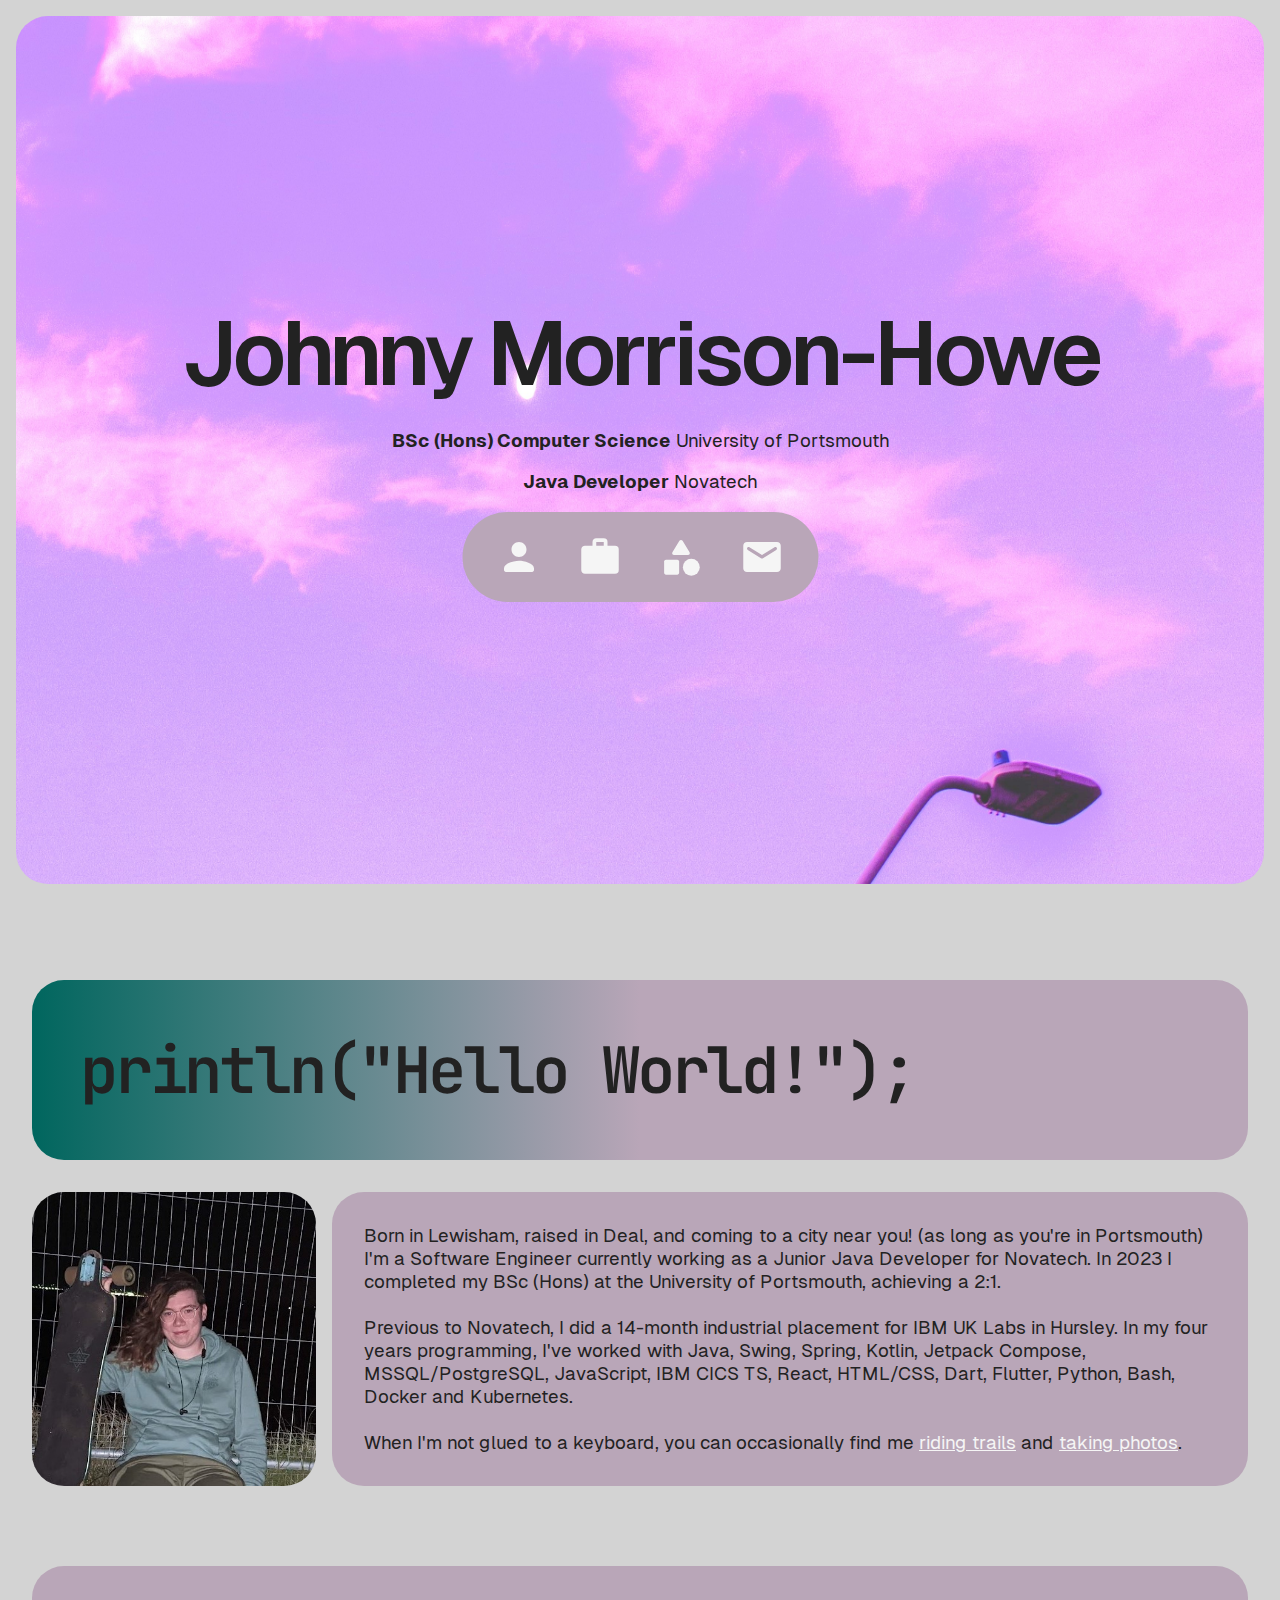
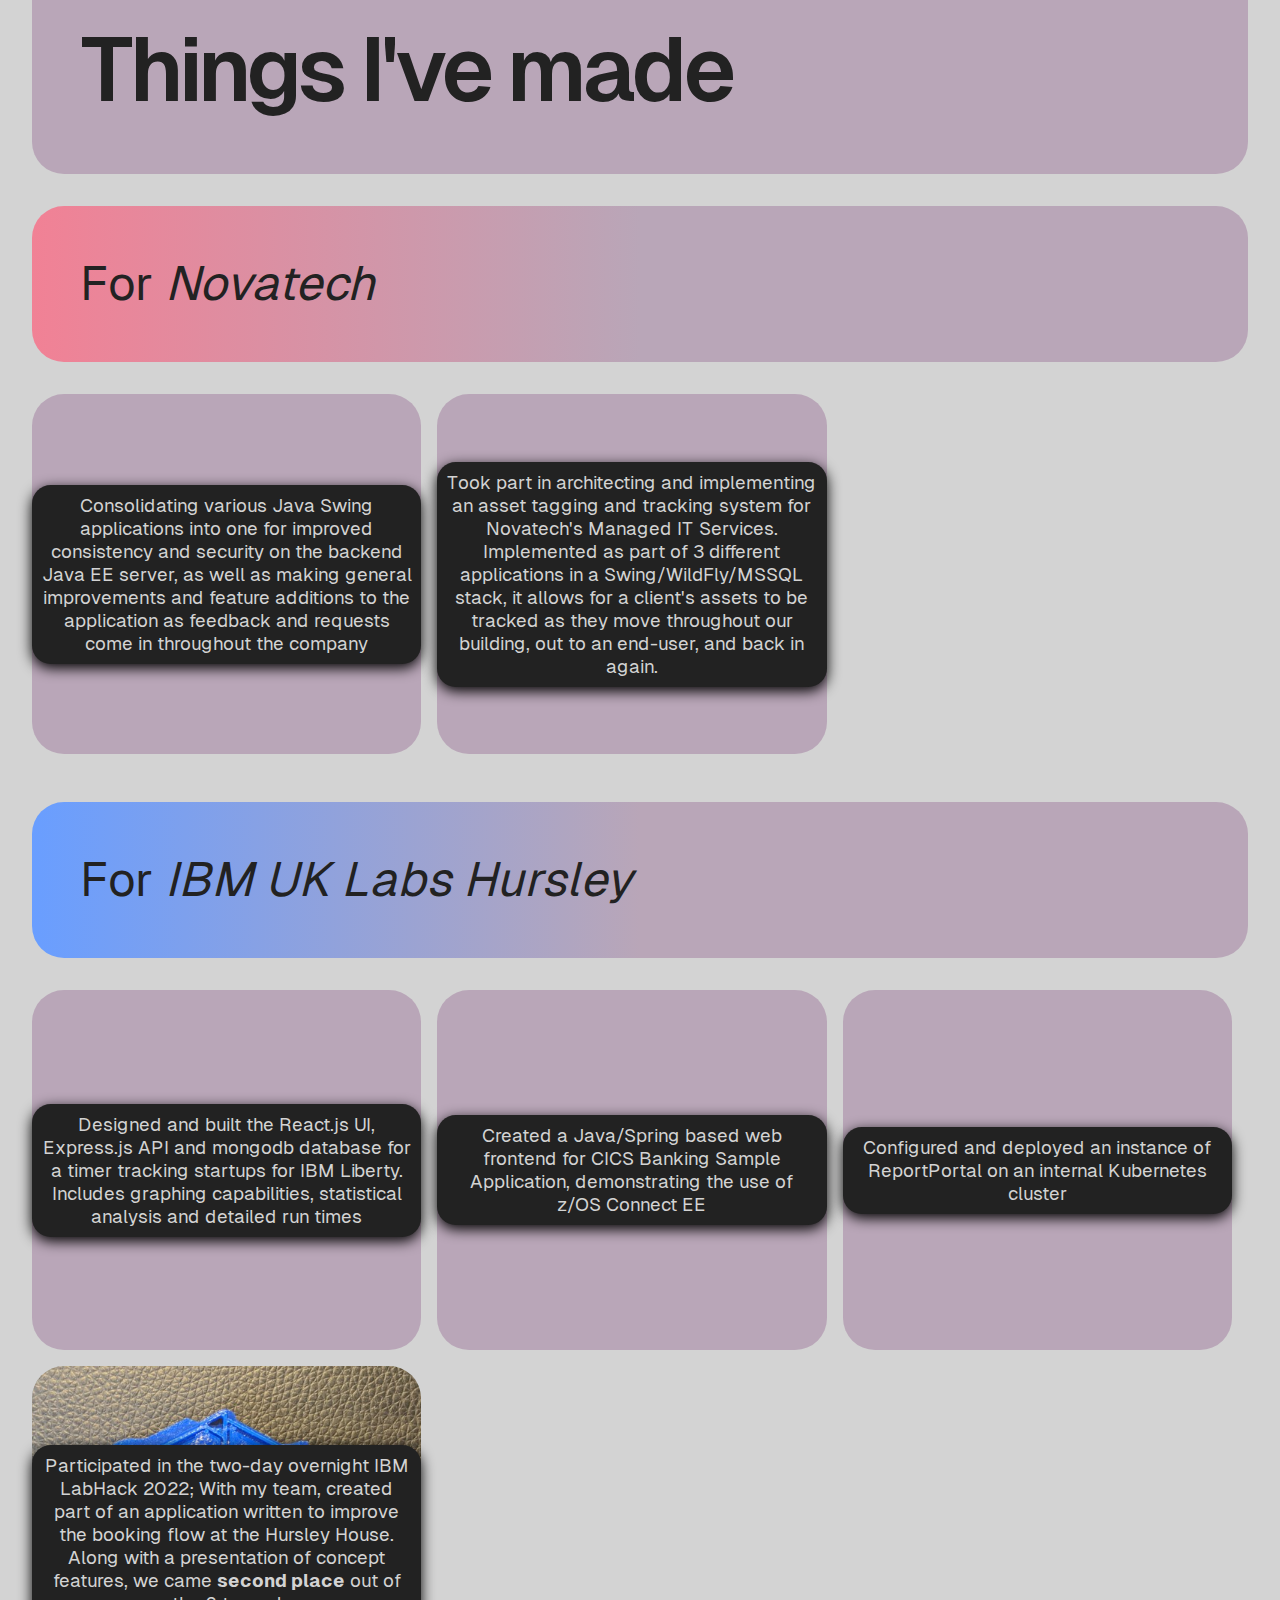
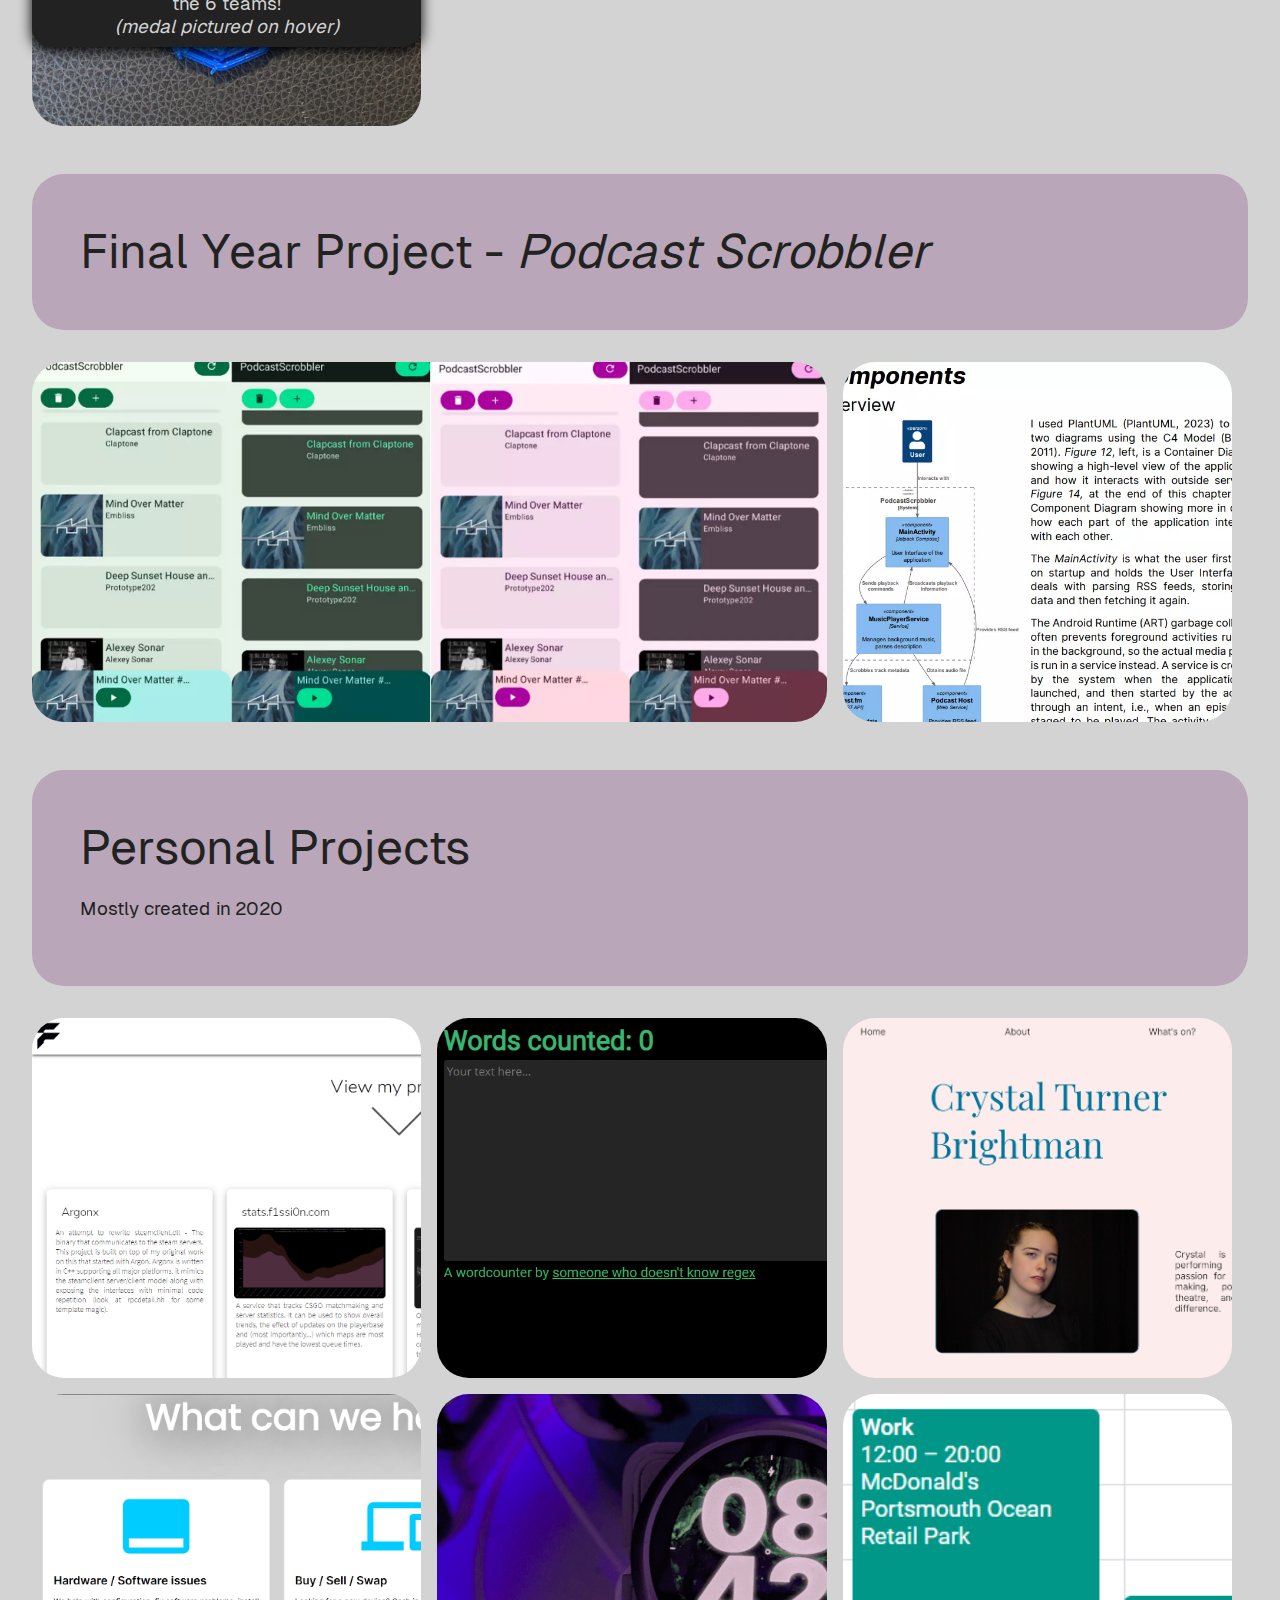
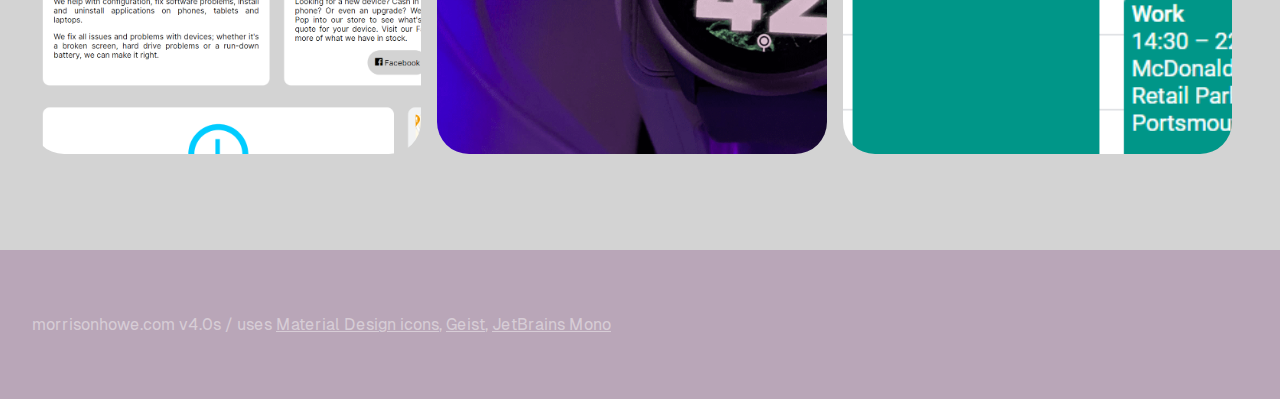
==== commit db2b128f: "Update lunchies page, add preview and red colour tm" ====
--- a/index.html
+++ b/index.html
@@ -254,7 +254,7 @@
     </div>
 
     <footer>
-        <p style="opacity: 0.5;">morrisonhowe.com v4.0 / uses <a href="https://m3.material.io/styles/icons/overview">Material
+        <p style="opacity: 0.5;">morrisonhowe.com v4.0s / uses <a href="https://m3.material.io/styles/icons/overview">Material
             Design
             icons</a>, <a href="https://vercel.com/font">Geist</a>, <a href="https://www.jetbrains.com/lp/mono/">JetBrains
             Mono</a>
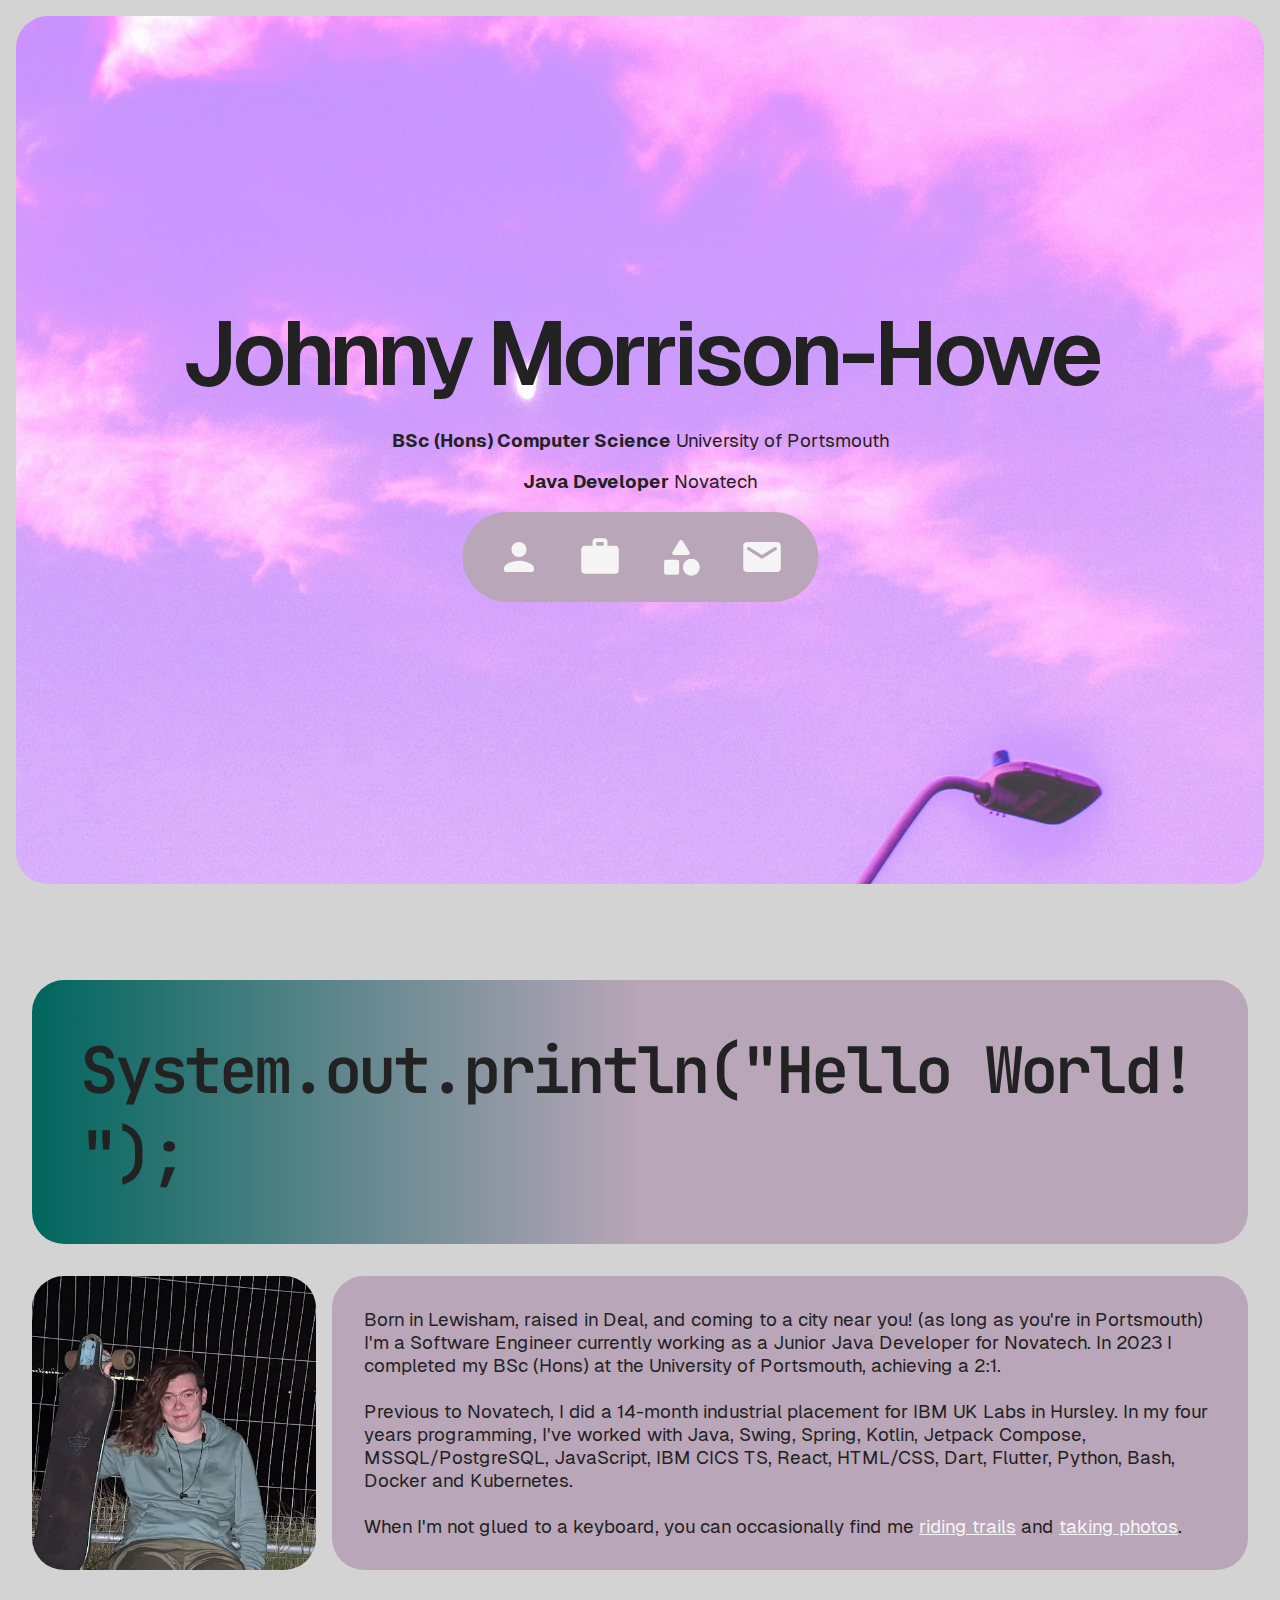
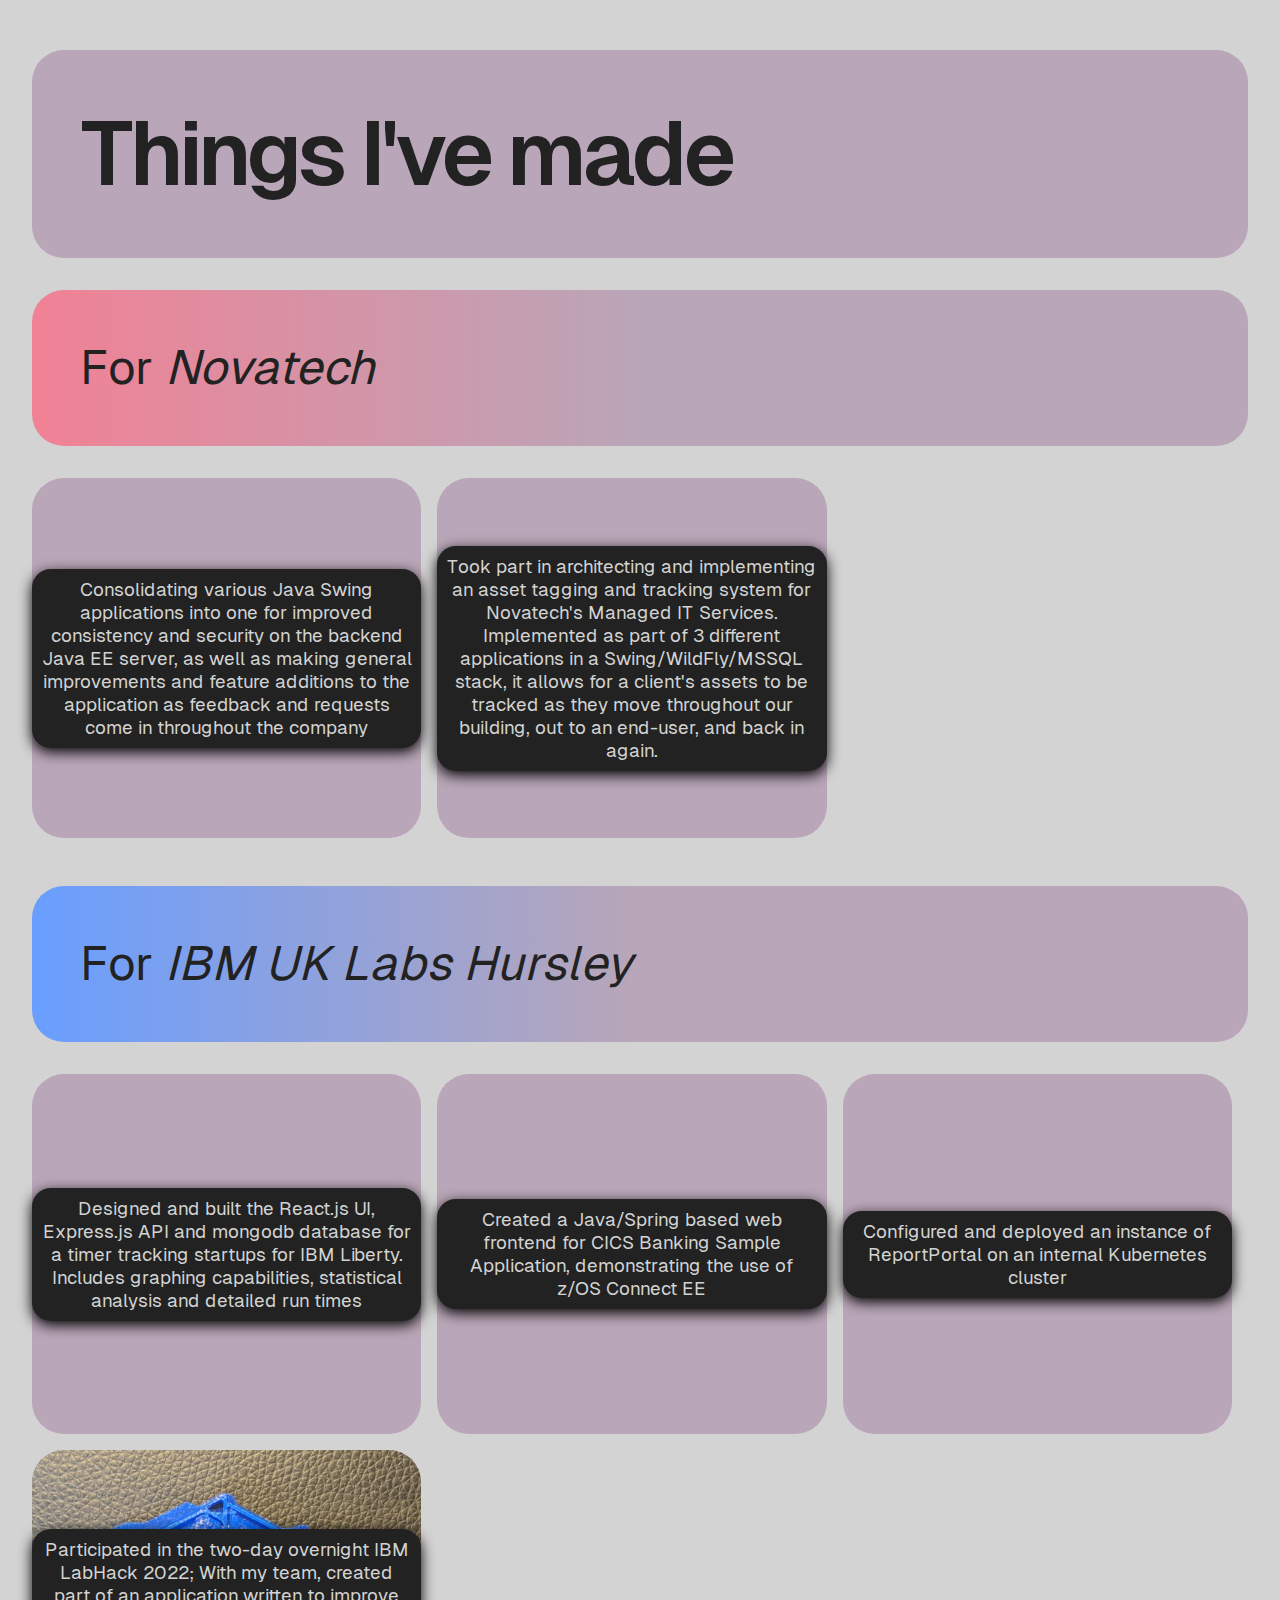
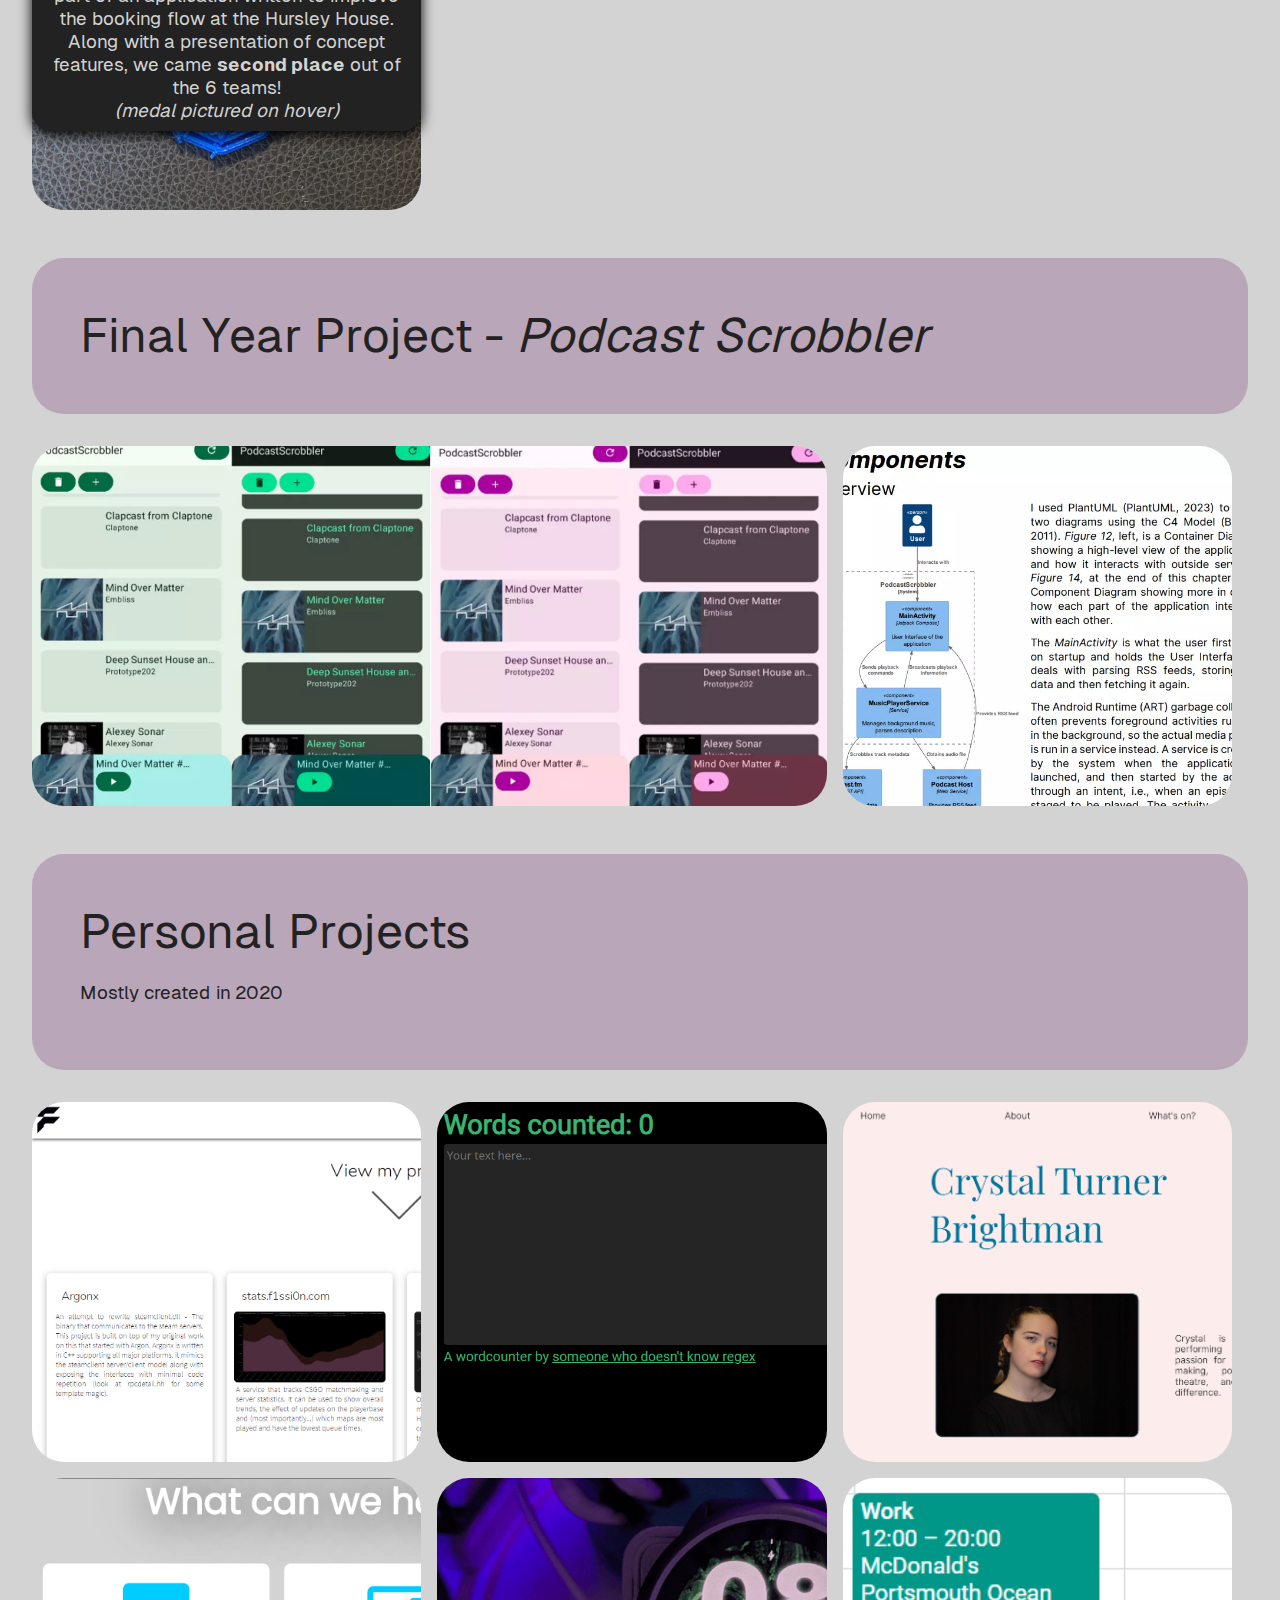
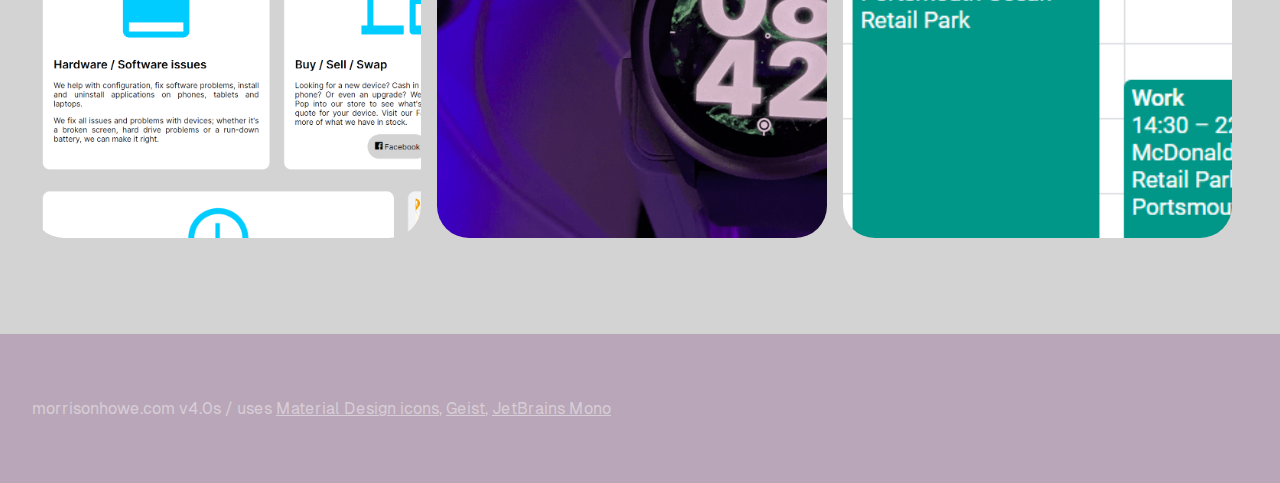
==== commit d995a172: "Meta tag update" ====
--- a/index.html
+++ b/index.html
@@ -4,7 +4,7 @@
 <head>
     <meta charset="UTF-8">
     <meta name="viewport" content="width=device-width, initial-scale=1.0">
-    <meta name="description" content="Johnny Morrison-Howe/CS student/IBM placement/takes photos/rides bikes">
+    <meta name="description" content="Johnny Morrison-Howe/UoP CS Grad/Novatech Developer/Rides Bikes">
     <meta name="theme-color" content="#03393a">
     <meta name="darkreader" content="NO-DARKREADER-PLUGIN"/>
     <link href="styles.css" rel="stylesheet">
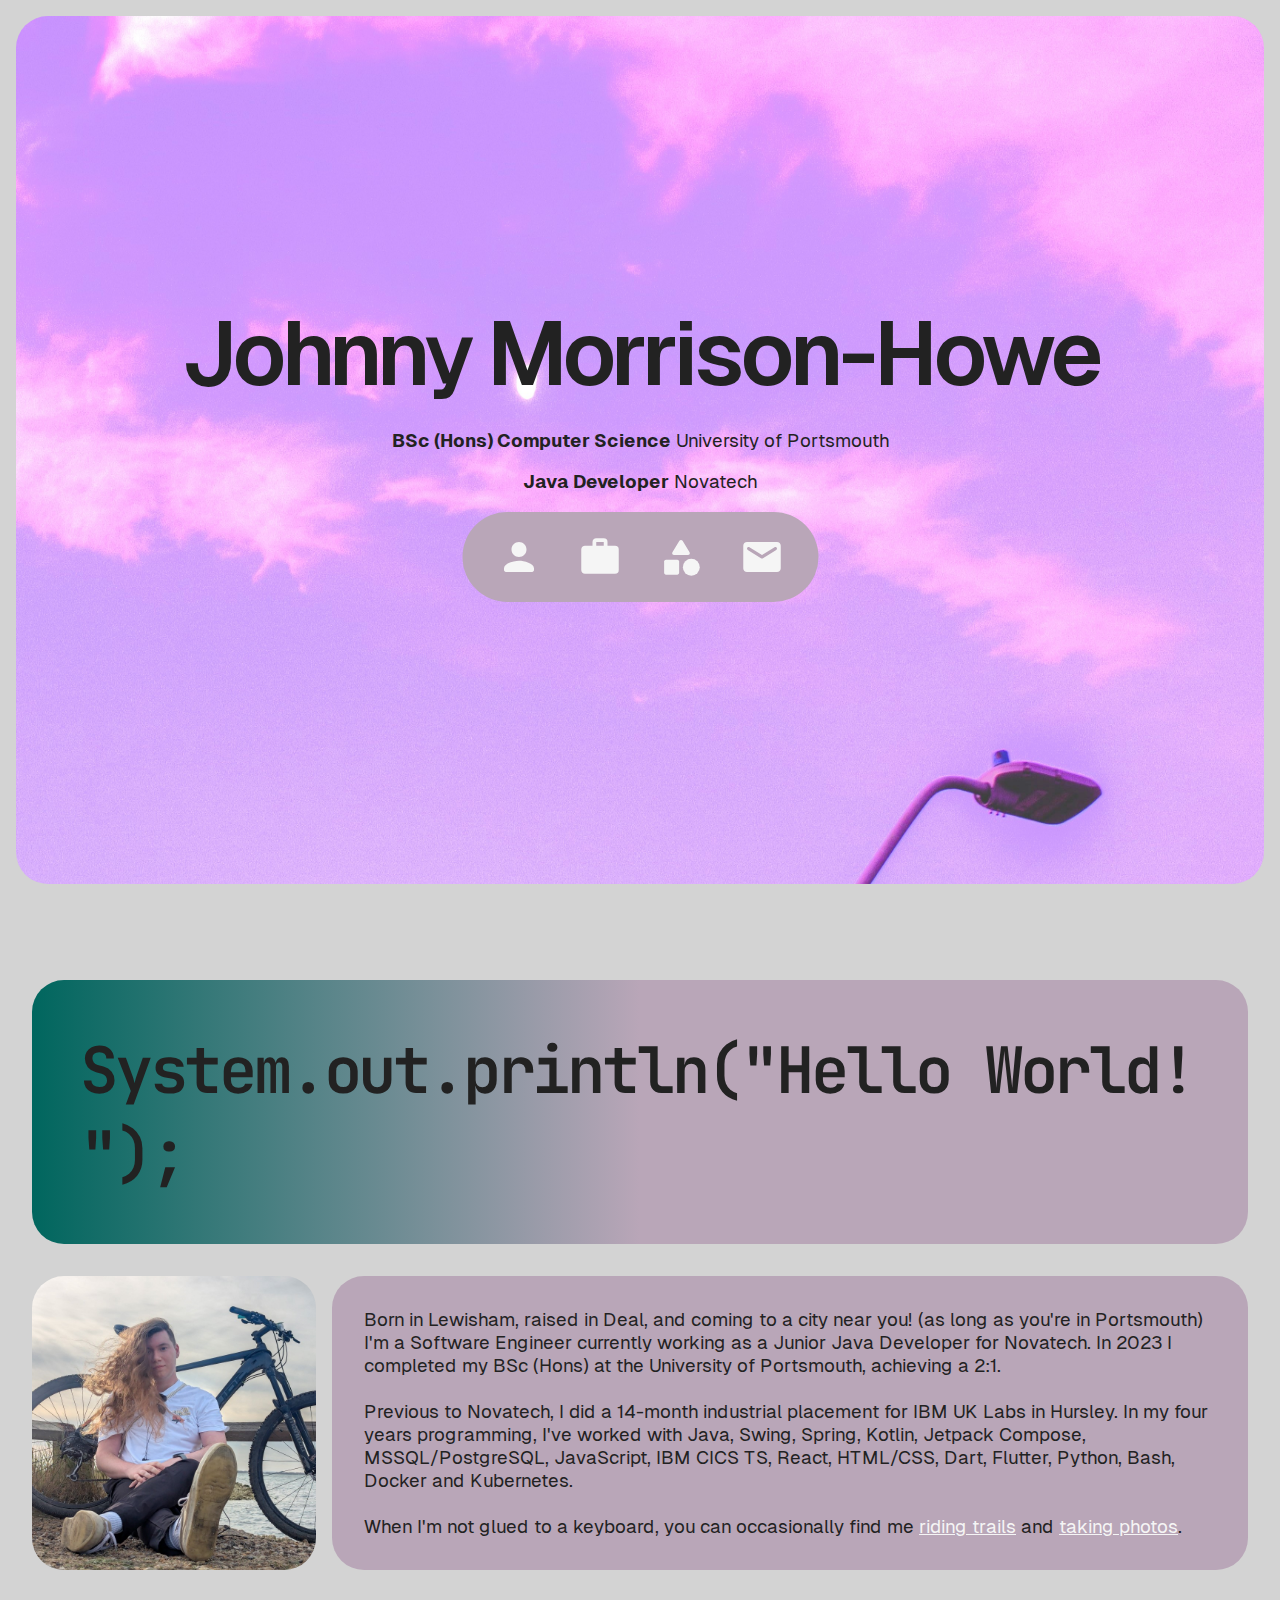
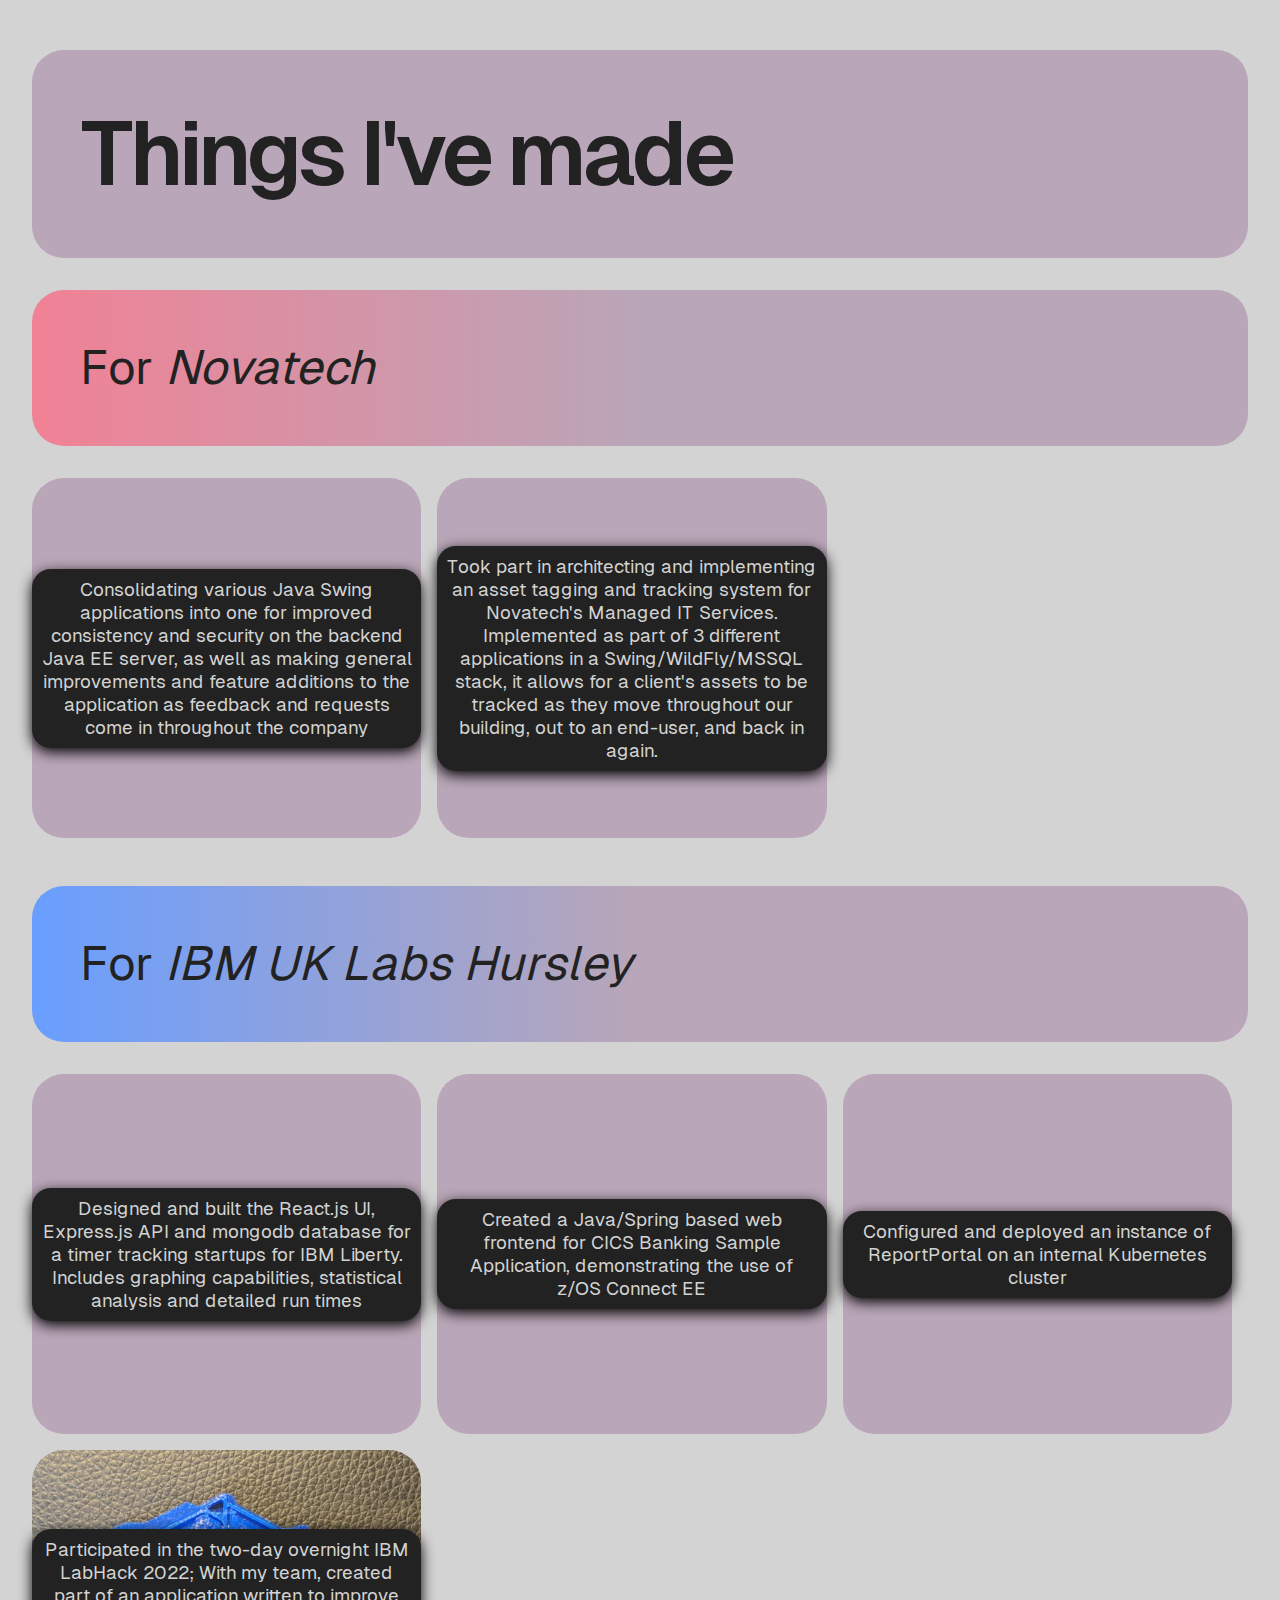
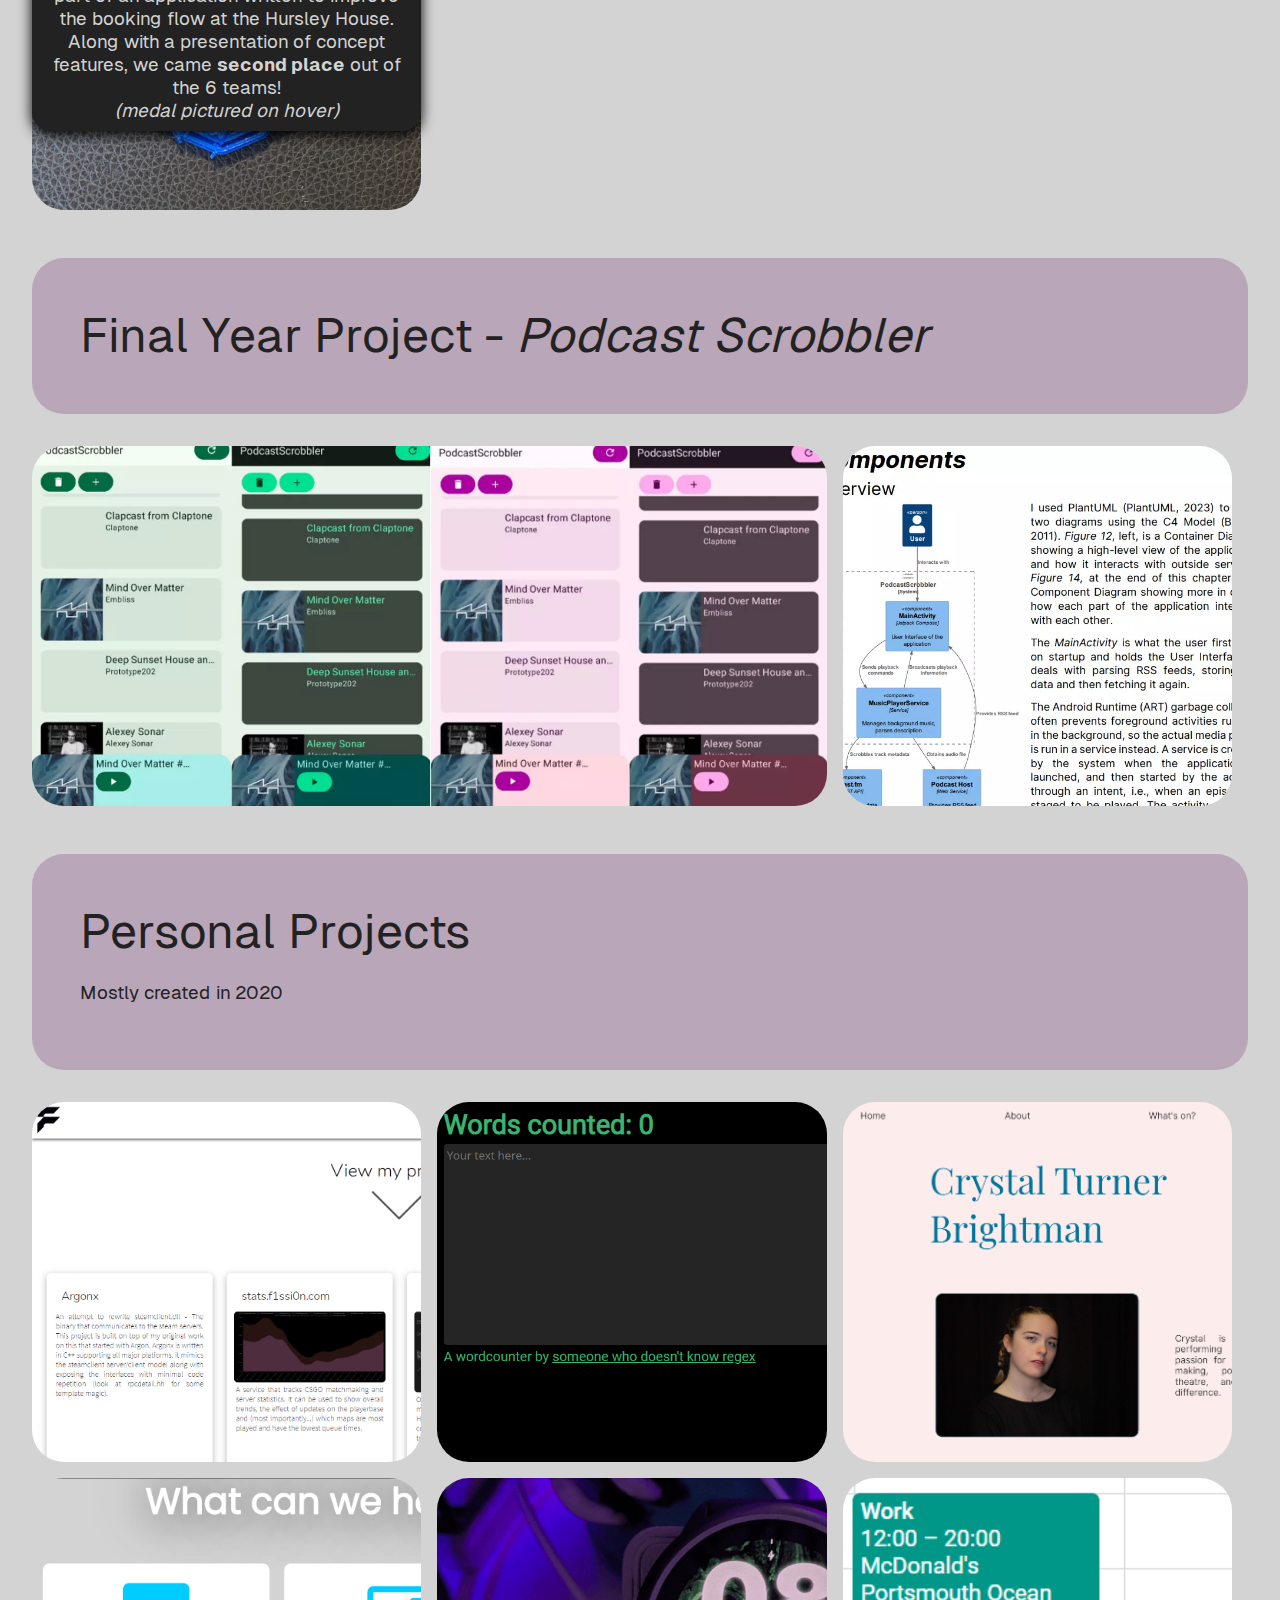
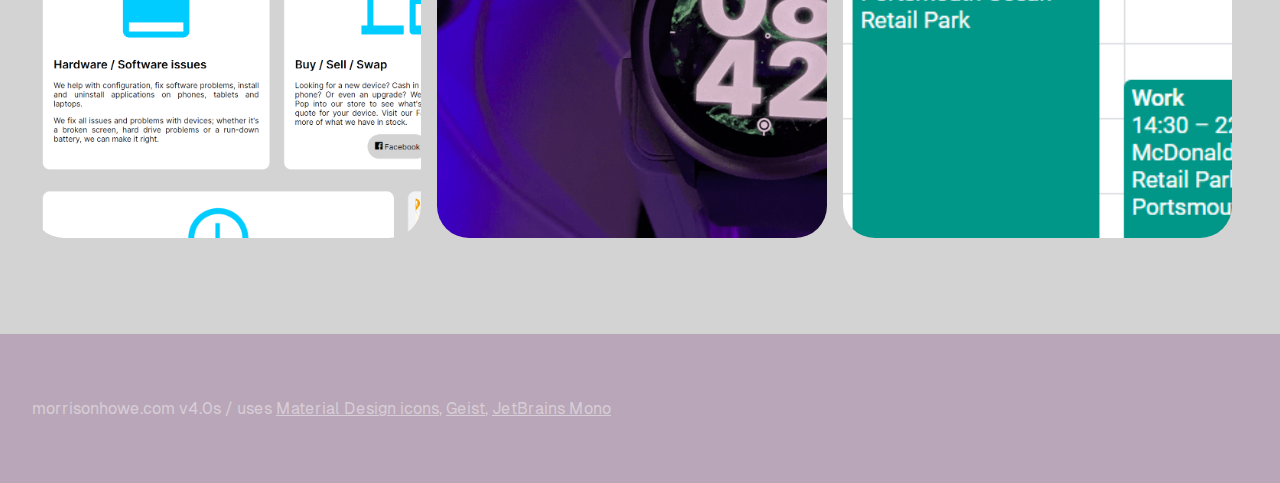
==== commit d61c6a30: "Update headshot class and image references" ====
--- a/index.html
+++ b/index.html
@@ -4,7 +4,7 @@
 <head>
     <meta charset="UTF-8">
     <meta name="viewport" content="width=device-width, initial-scale=1.0">
-    <meta name="description" content="Johnny Morrison-Howe/UoP CS Grad/Novatech Developer/Rides Bikes">
+    <meta name="description" content="Johnny Morrison-Howe/CS student/IBM placement/takes photos/rides bikes">
     <meta name="theme-color" content="#03393a">
     <meta name="darkreader" content="NO-DARKREADER-PLUGIN"/>
     <link href="styles.css" rel="stylesheet">
@@ -96,7 +96,7 @@
         </div>
 
             <div class="about-box">
-                <div class="about-headshot"></div>
+                <div class="headshot"></div>
                 <div class="about-text">
                     <h3>
                         Born in Lewisham, raised in Deal, and coming to a city near you! (as long as you're in
--- a/styles.css
+++ b/styles.css
@@ -346,8 +346,8 @@
     margin: 2em var(--side-margins);
 }
 
-.about-headshot {
-    background-image: url("resources/about-headshot.jpg");
+.headshot {
+    background-image: url("resources/headshot.jpg");
     background-size: cover;
     background-position: center;
     border-radius: 2em;
@@ -471,7 +471,7 @@
         margin: 1em 0;
     }
 
-    .about-headshot {
+    .headshot {
         flex: unset;
         width: 100%;
         height: 40vh;
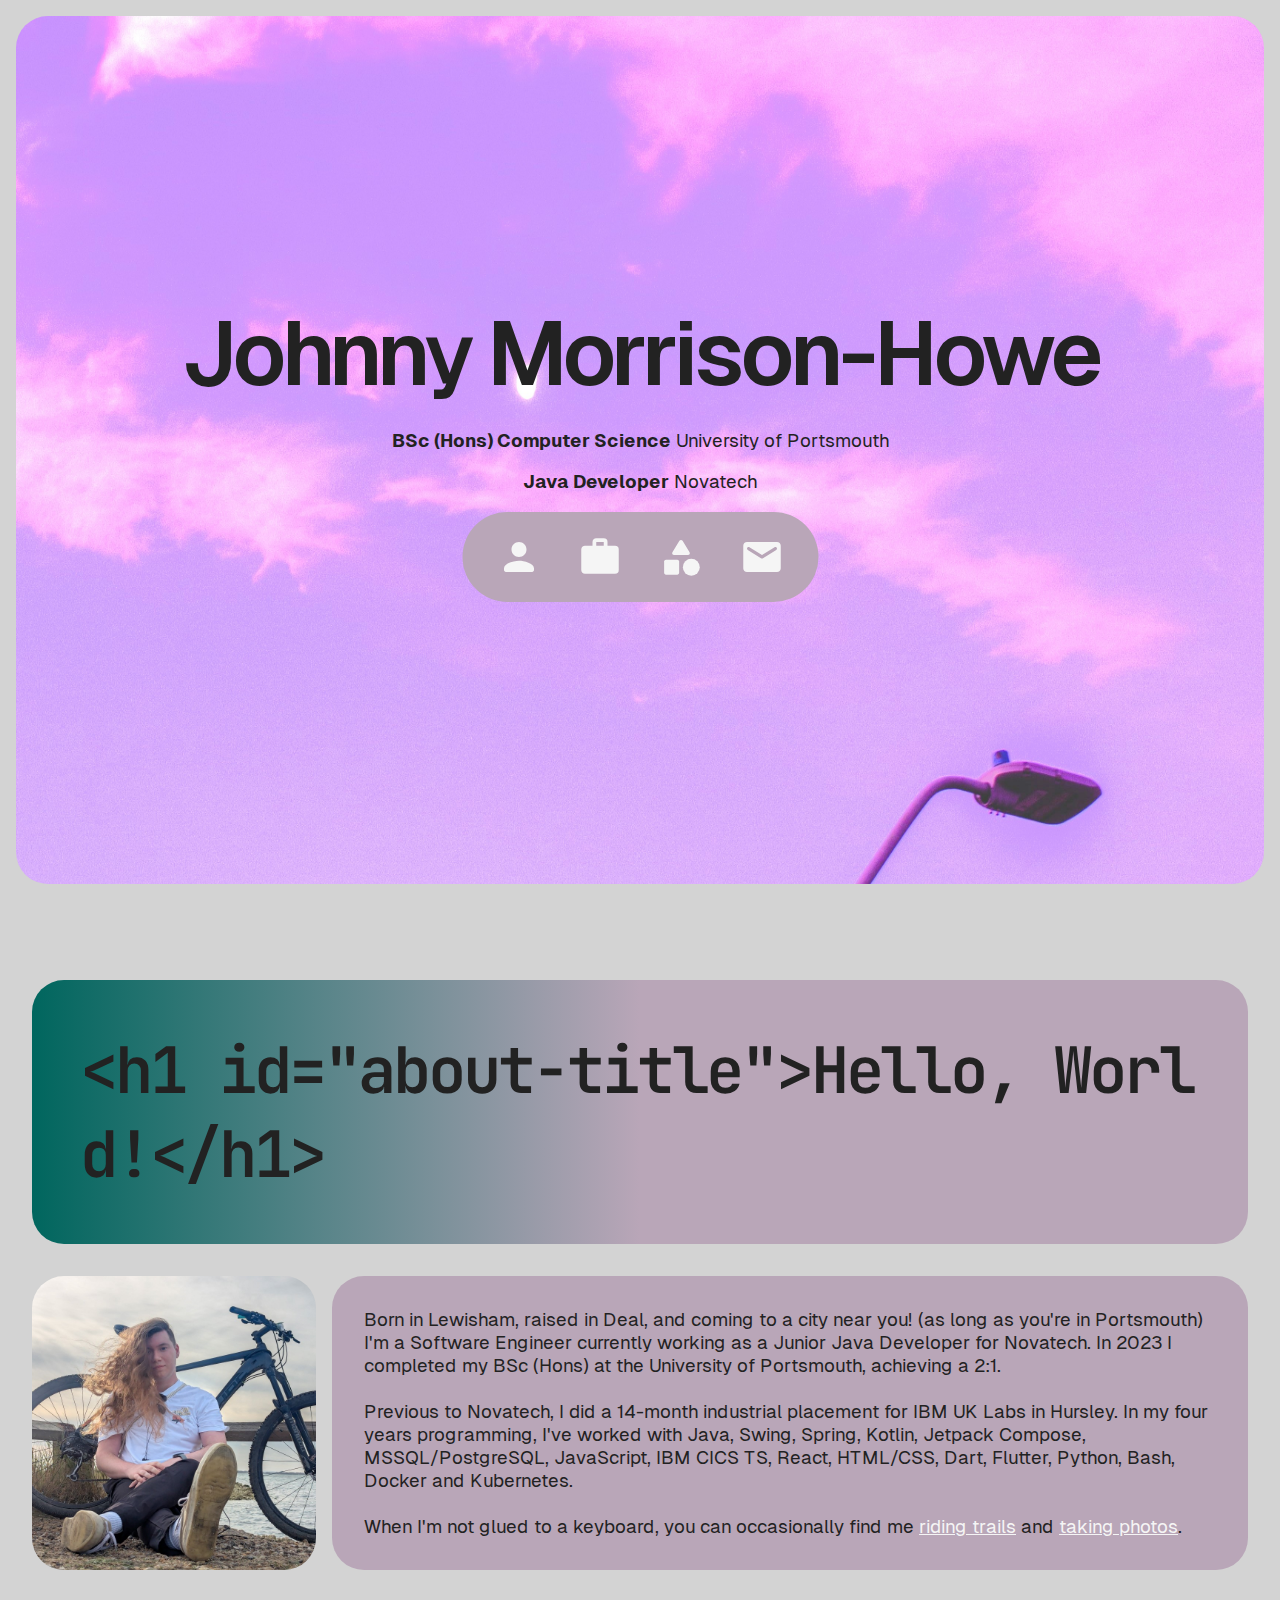
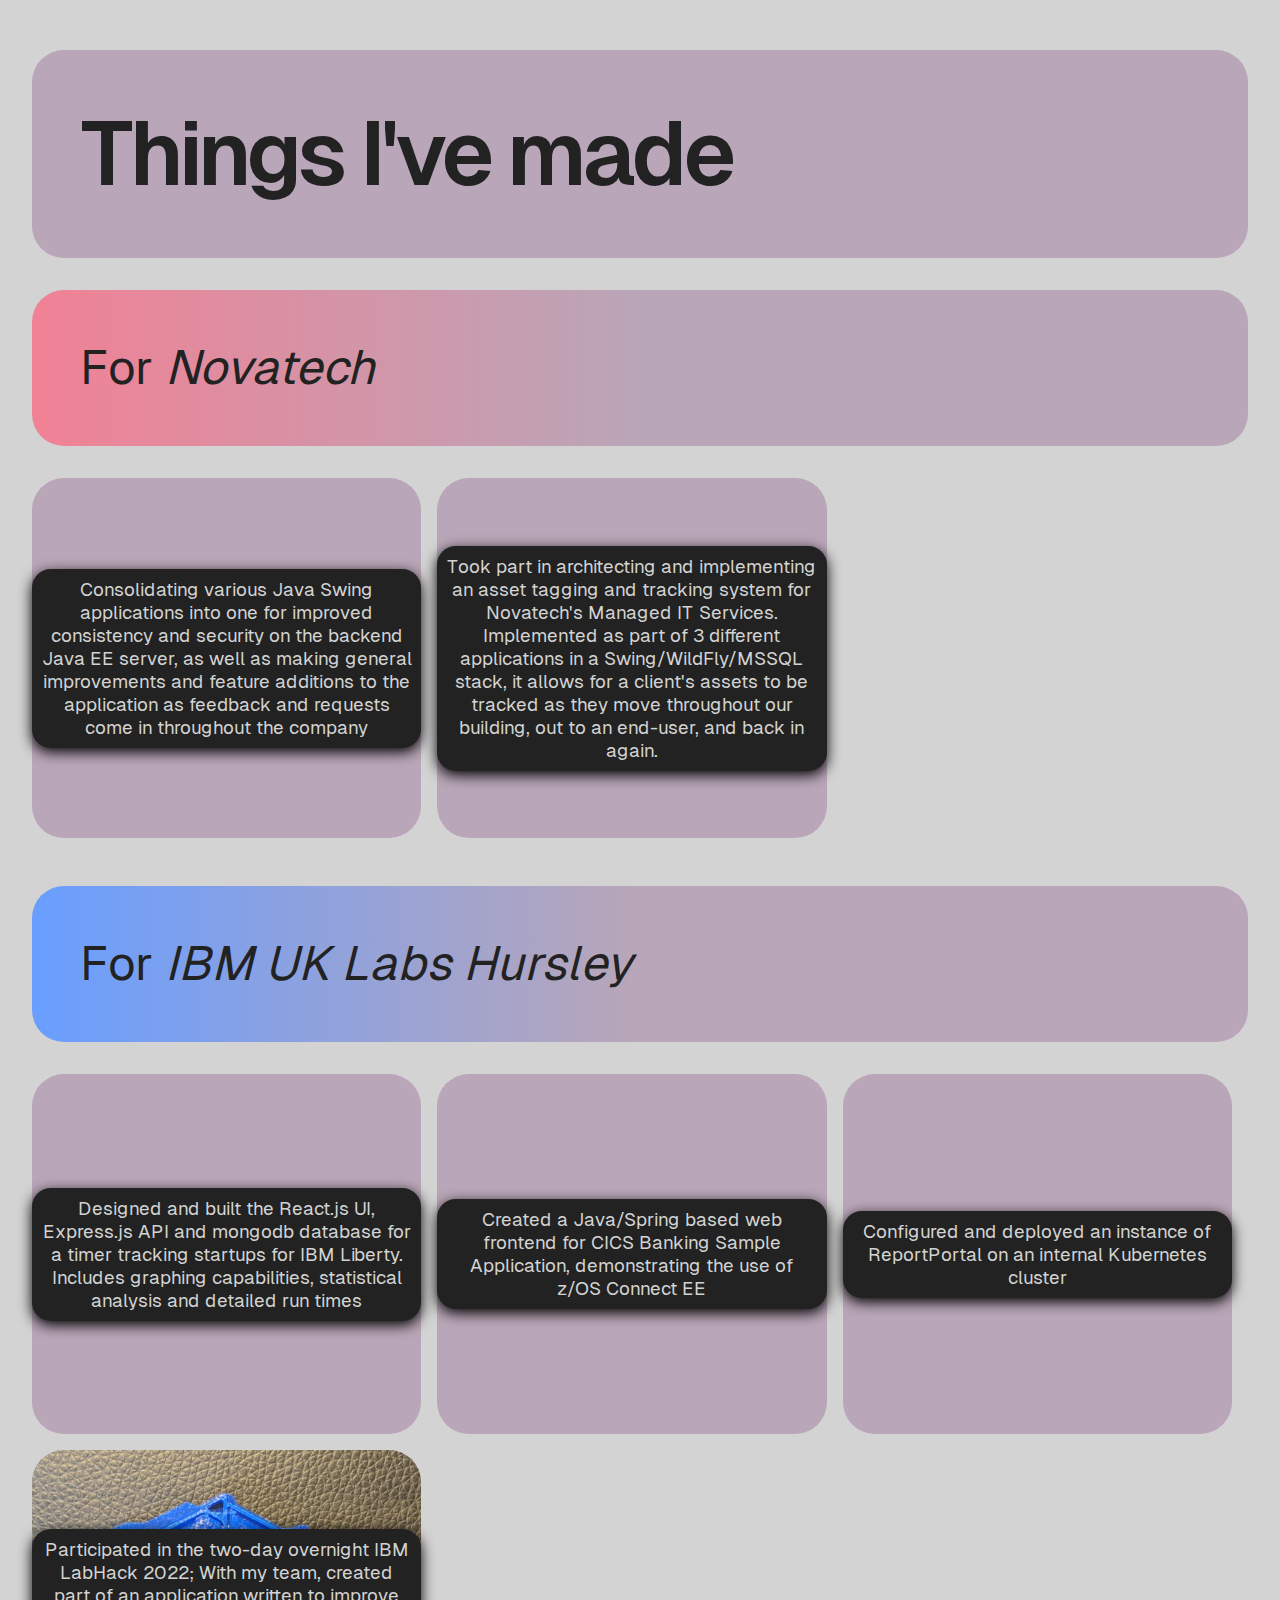
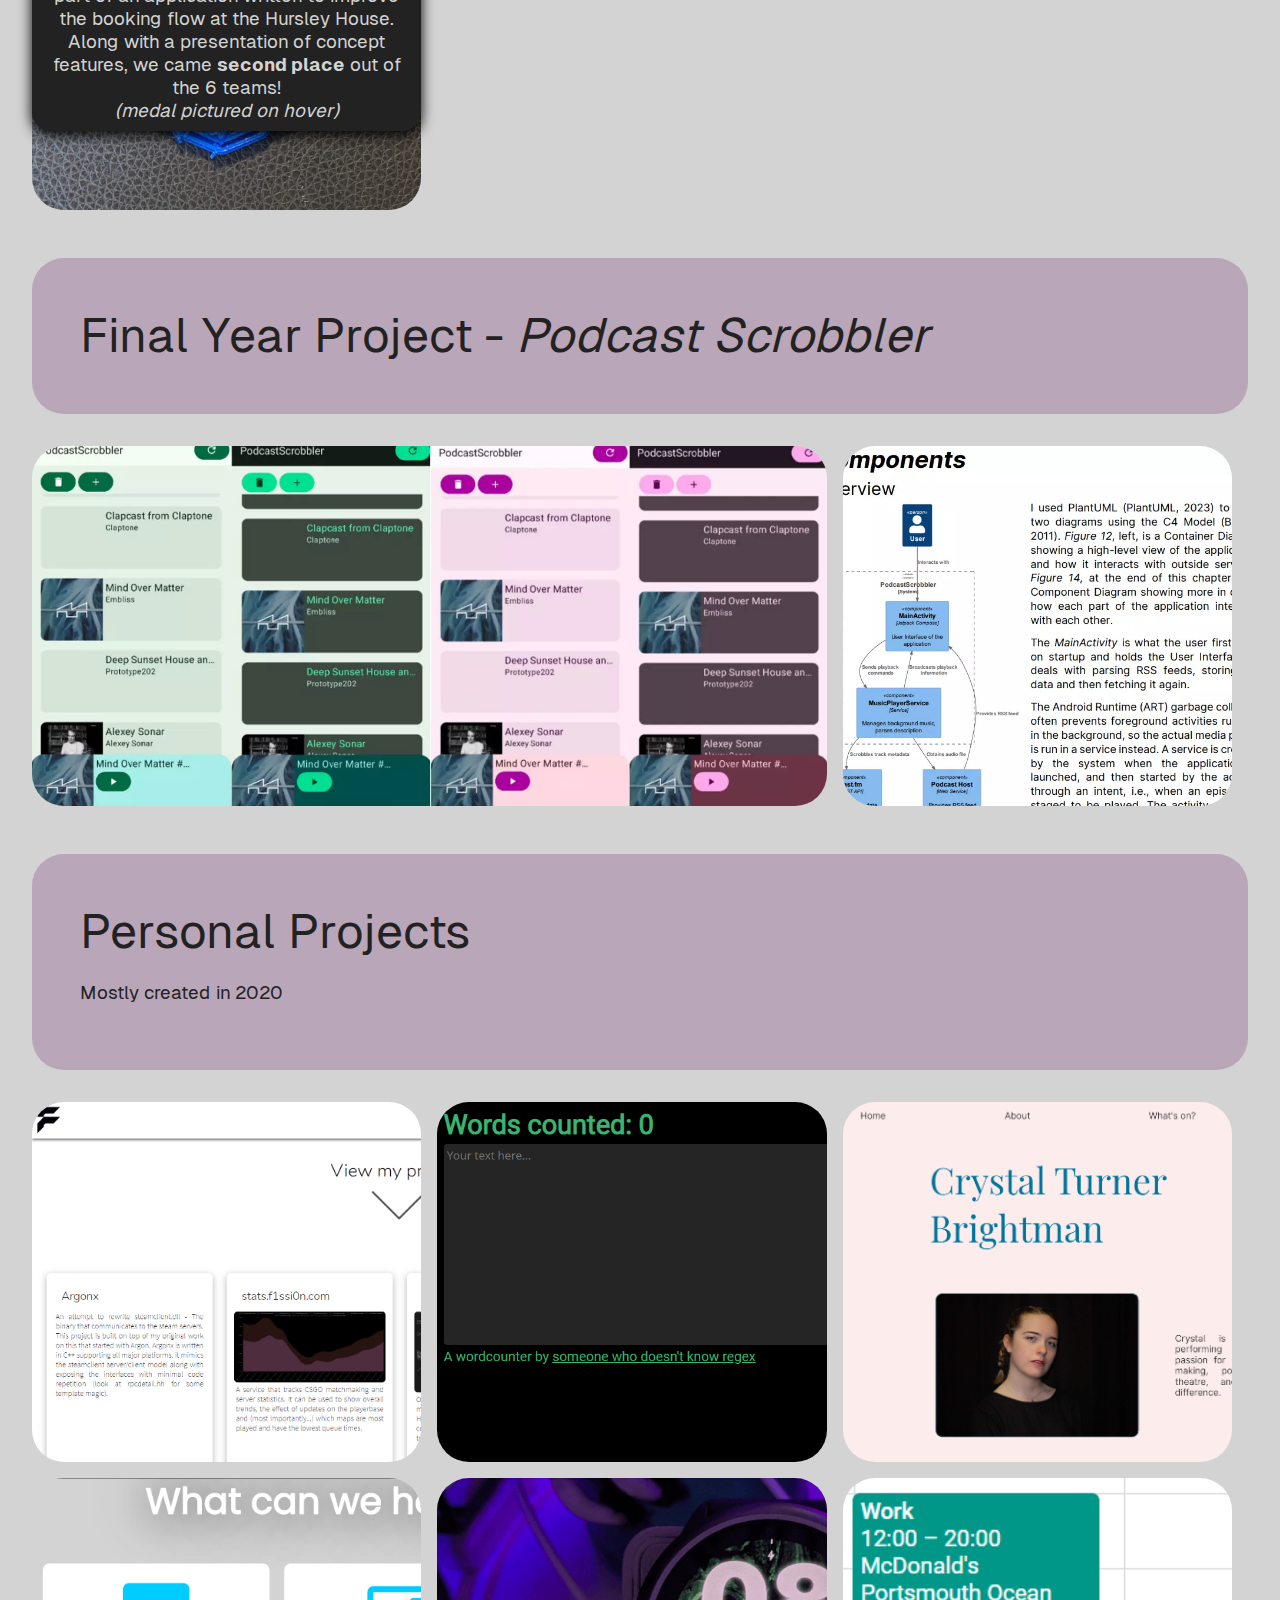
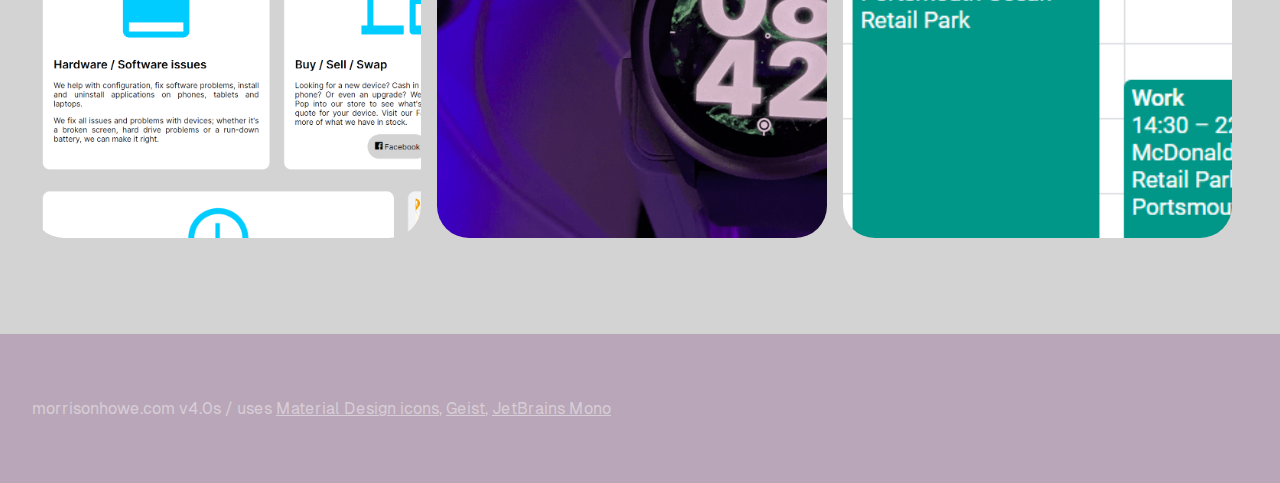
==== commit add08fd2: "Merge pull request #5 from Dexyboiiii/headshot-update" ====
--- a/index.html
+++ b/index.html
@@ -4,7 +4,7 @@
 <head>
     <meta charset="UTF-8">
     <meta name="viewport" content="width=device-width, initial-scale=1.0">
-    <meta name="description" content="Johnny Morrison-Howe/CS student/IBM placement/takes photos/rides bikes">
+    <meta name="description" content="Johnny Morrison-Howe/UoP CS Grad/Novatech Developer/Rides Bikes">
     <meta name="theme-color" content="#03393a">
     <meta name="darkreader" content="NO-DARKREADER-PLUGIN"/>
     <link href="styles.css" rel="stylesheet">
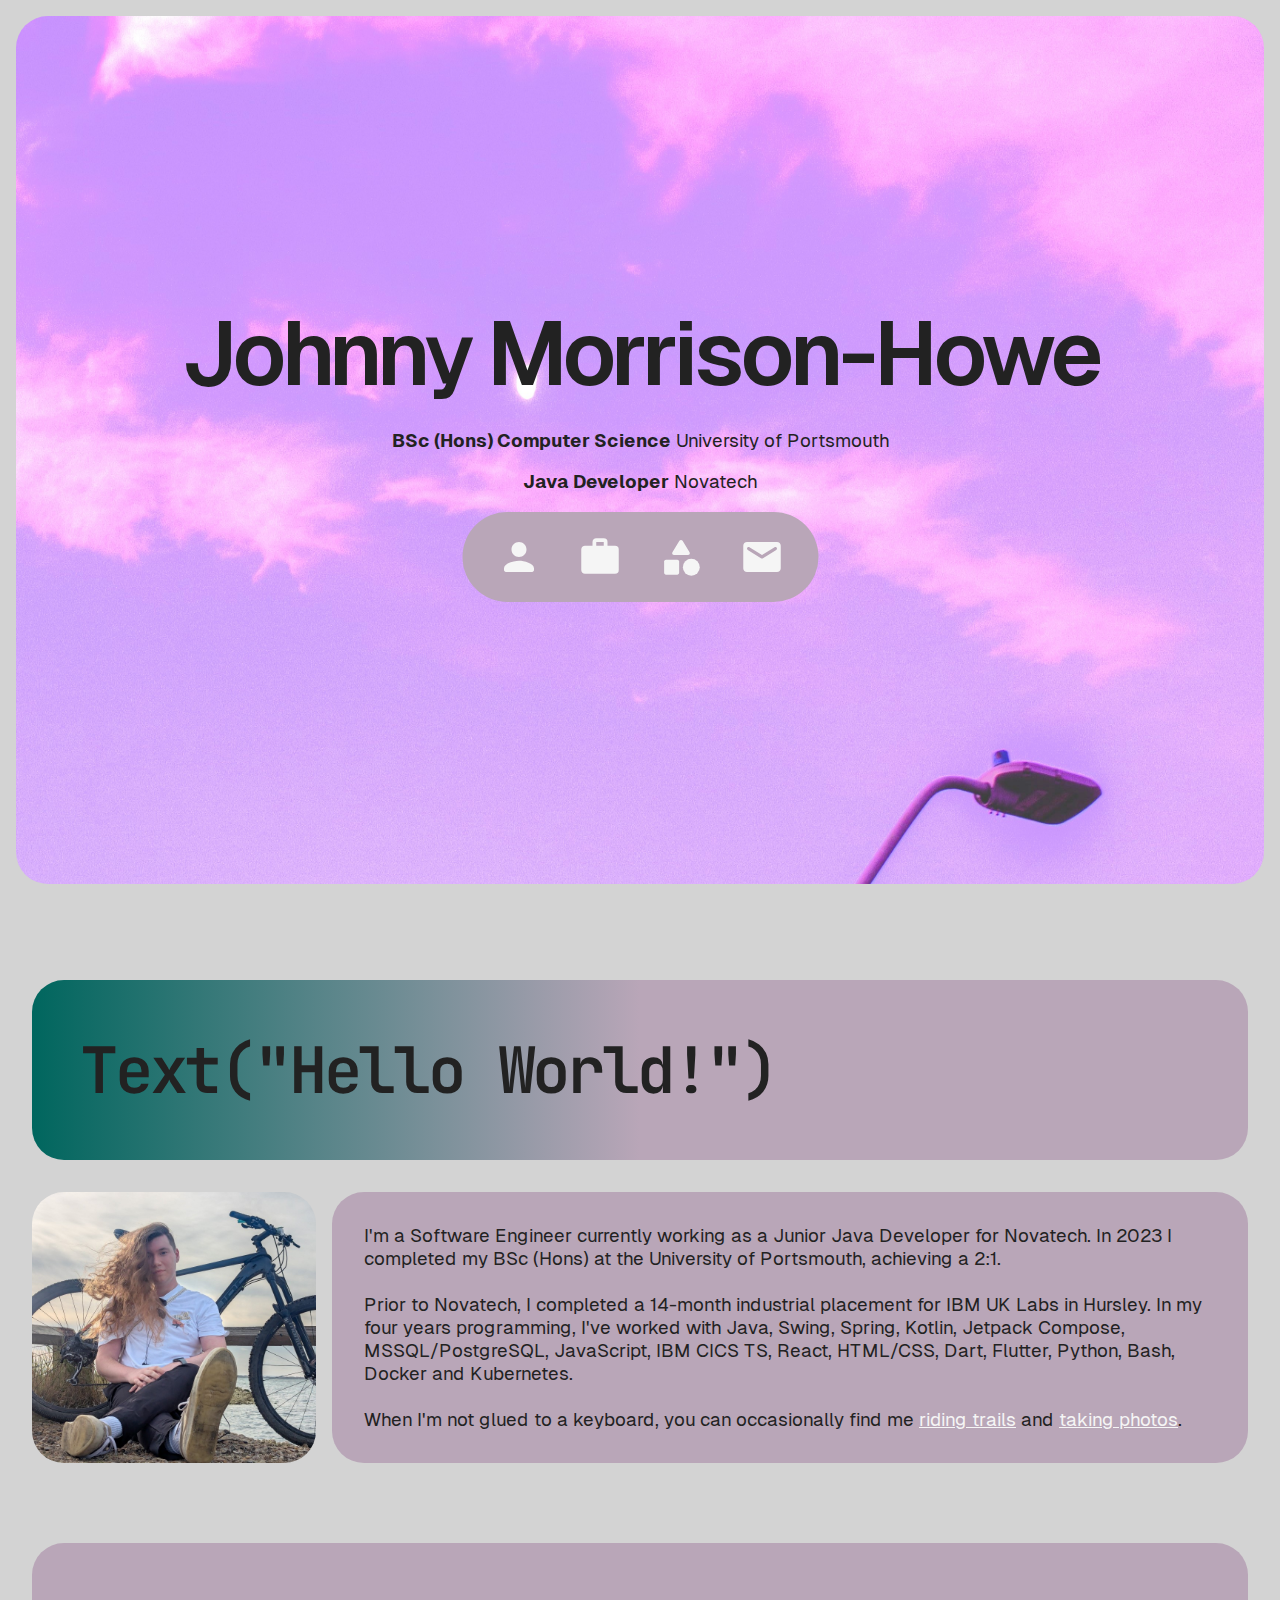
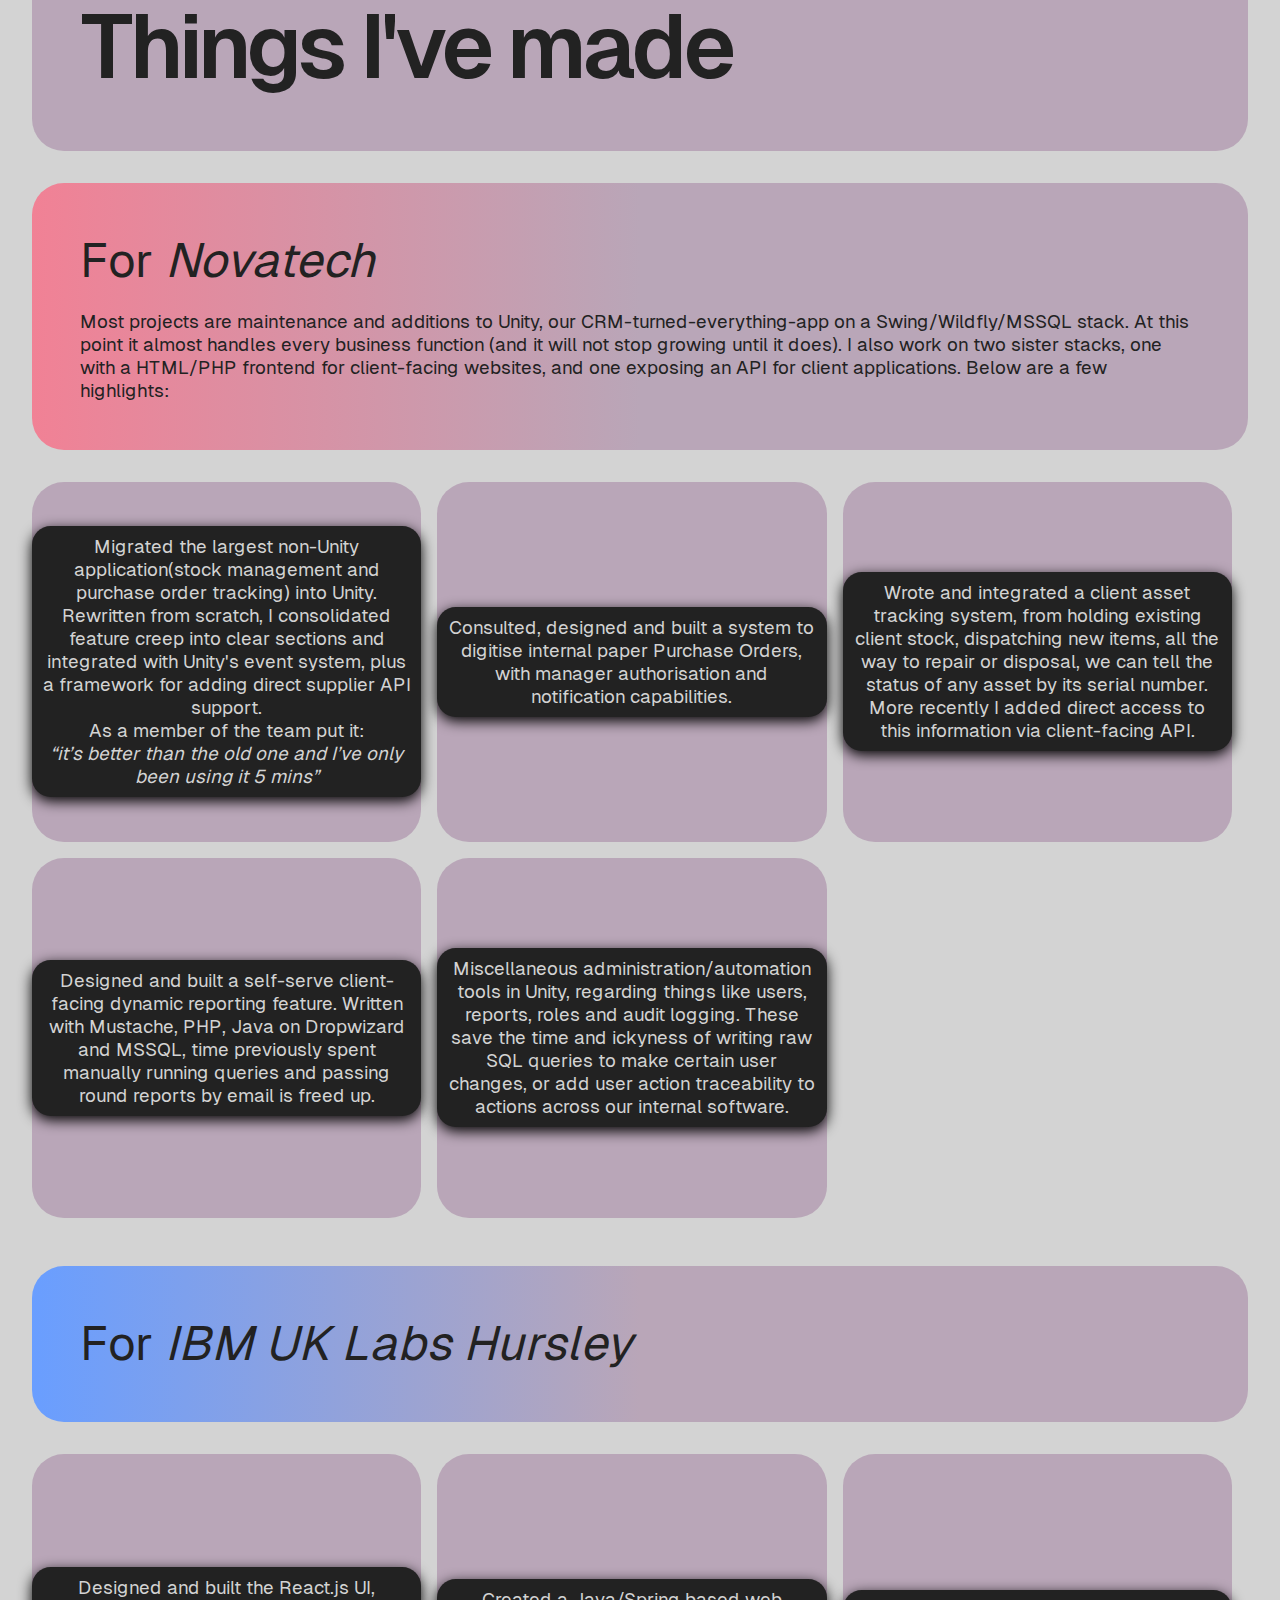
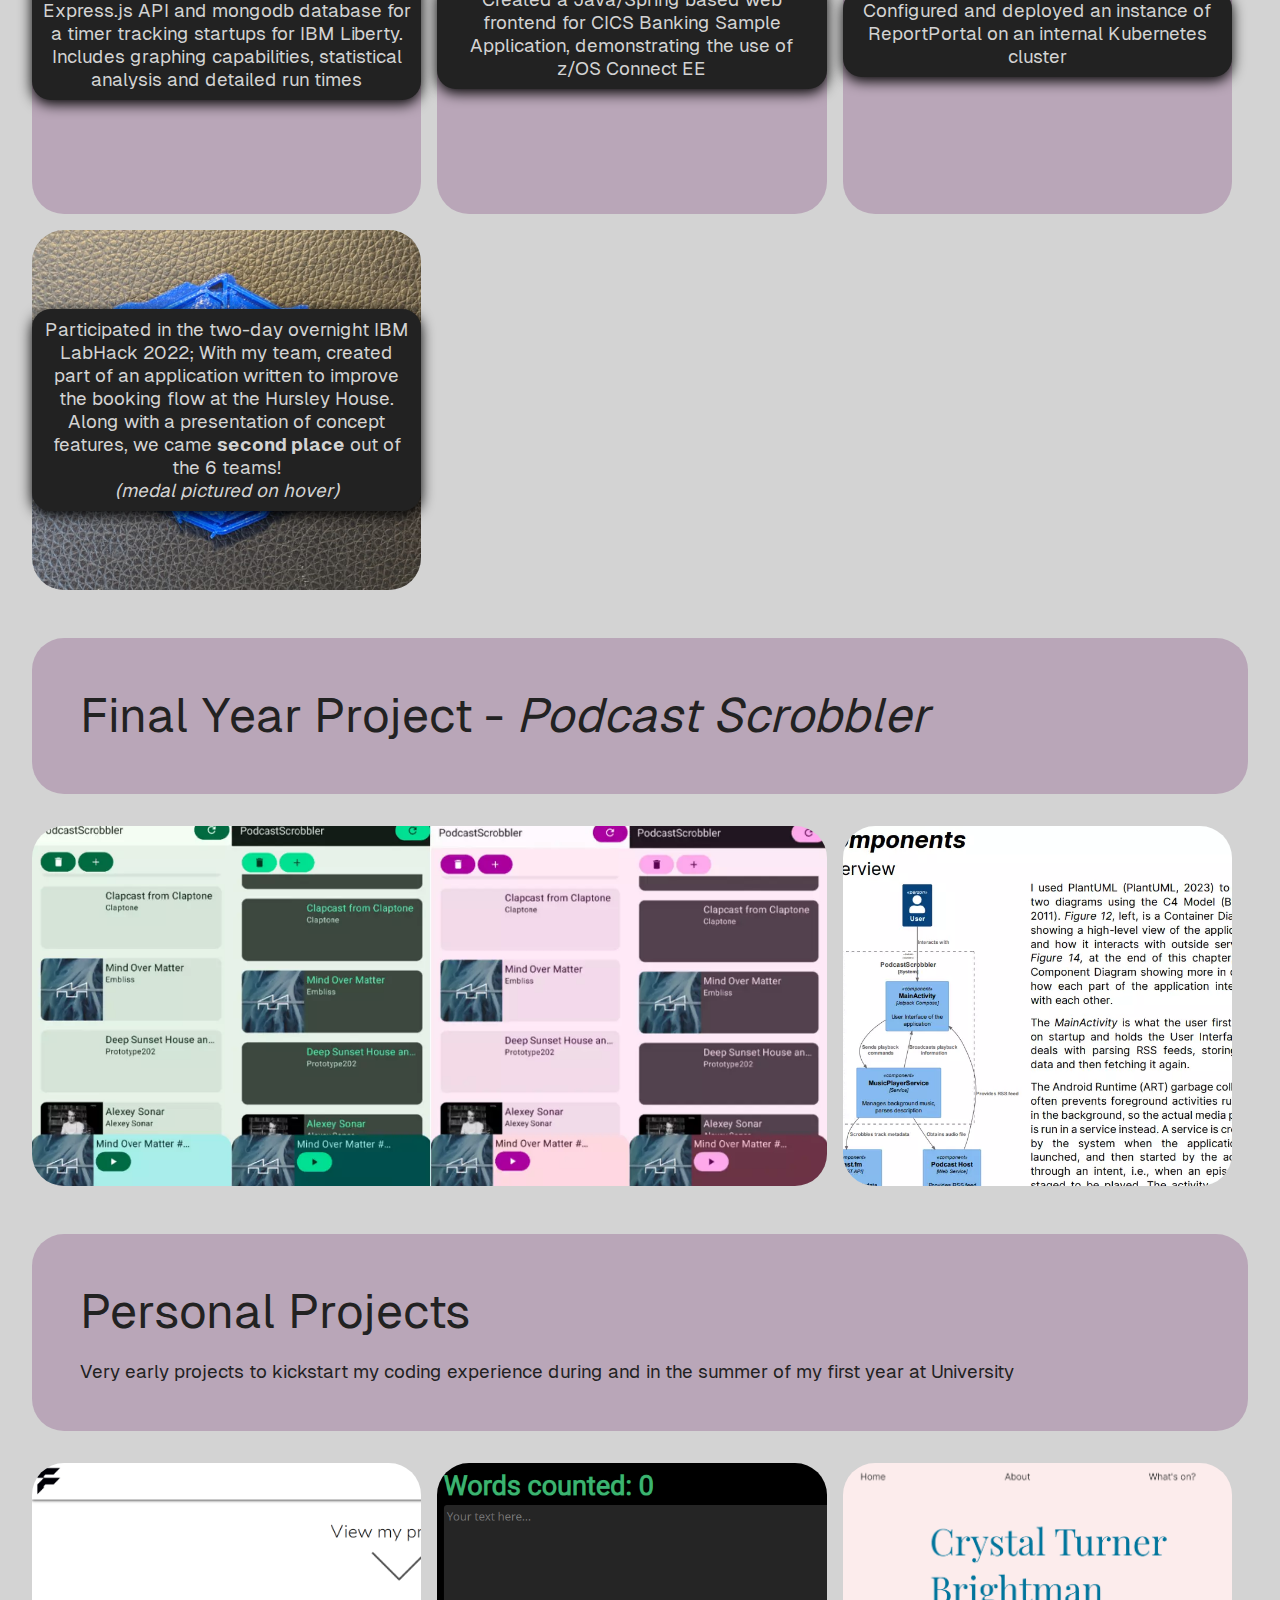
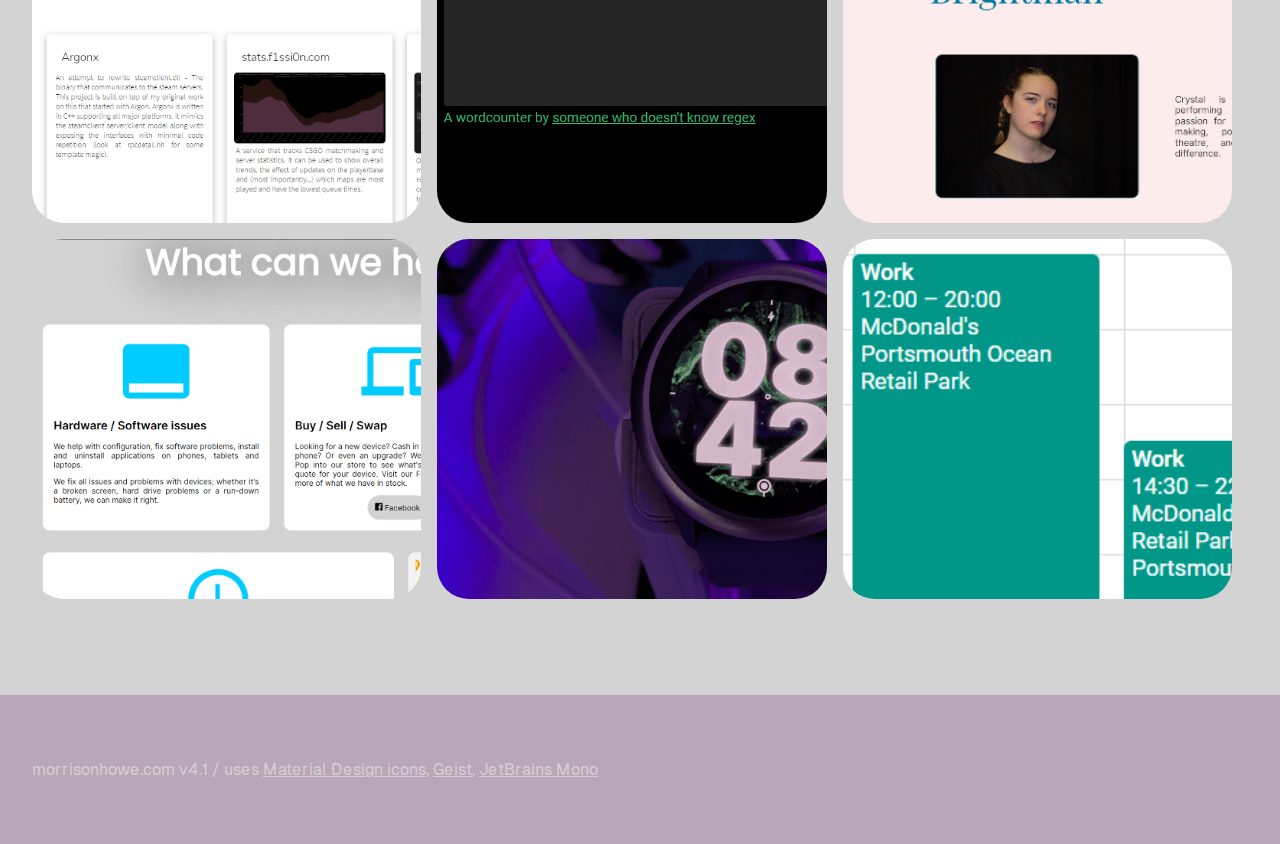
==== commit 2bb9fd5c: "Added new stuff I've done and cleaned up about" ====
--- a/index.html
+++ b/index.html
@@ -99,10 +99,9 @@
                 <div class="headshot"></div>
                 <div class="about-text">
                     <h3>
-                        Born in Lewisham, raised in Deal, and coming to a city near you! (as long as you're in
-                        Portsmouth)<br> I'm a Software Engineer currently working as a Junior Java Developer for
+                        I'm a Software Engineer currently working as a Junior Java Developer for
                         Novatech. In 2023 I completed my BSc (Hons) at the University of Portsmouth, achieving a 2:1.
-                        <br><br>Previous to Novatech, I did a 14-month industrial placement for IBM UK Labs in Hursley.
+                        <br><br>Prior to Novatech, I completed a 14-month industrial placement for IBM UK Labs in Hursley.
                         In my four years programming, I've worked with Java, Swing,
                         Spring, Kotlin, Jetpack Compose, MSSQL/PostgreSQL, JavaScript, IBM CICS TS, React, HTML/CSS, Dart, Flutter,
                         Python, Bash, Docker and Kubernetes.<br><br>
@@ -121,22 +120,37 @@
 
         <div class="things-subtitle" id="work">
             <h2>For <em>Novatech</em></h2>
+            <h3>Most projects are maintenance and additions to Unity, our CRM-turned-everything-app on a Swing/Wildfly/MSSQL stack. At this point it almost handles every business function (and it will not stop growing until it does). I also work on two sister stacks, one with a HTML/PHP frontend for client-facing websites, and one exposing an API for client applications. Below are a few highlights:</h3>
         </div>
 
         <div class="things-gallery">
             <a class="thing-div-blank" target="_blank" rel="noreferrer">
                 <div>
-                    <h3>Consolidating various Java Swing applications into one for improved consistency and security on
-                        the backend Java EE server, as well as making general improvements and feature additions to the
-                        application as feedback and requests come in throughout the company</h3>
-                </div>
-            </a>
-            <a class="thing-div-blank" target="_blank" rel="noreferrer">
-                <div>
-                    <h3>Took part in architecting and implementing an asset tagging and tracking system for Novatech's
-                        Managed IT Services. Implemented as part of 3 different applications in a Swing/WildFly/MSSQL
-                        stack, it allows for a client's assets to be tracked as they move throughout our building, out
-                        to an end-user, and back in again.</h3>
+                    <h3>Migrated the largest non-Unity application(stock management and purchase order tracking) into Unity. Rewritten from scratch, I consolidated feature creep into clear sections and integrated with Unity's event system, plus a framework for adding direct supplier API support. <br>As a member of the team put it:<br><em>“it’s better than the old one and I’ve only been using it 5 mins”</em></h3>
+                </div>
+            </a>
+            <a class="thing-div-blank" target="_blank" rel="noreferrer">
+                <div>
+                    <h3>Consulted, designed and built a system to digitise internal paper Purchase Orders, with manager authorisation and notification capabilities.</h3>
+                </div>
+            </a>
+            <a class="thing-div-blank" target="_blank" rel="noreferrer">
+                <div>
+                    <h3>Wrote and integrated a client asset tracking system, from holding existing client stock, dispatching new items, all the way to repair or disposal, we can tell the status of any asset by its serial number. More recently I added direct access to this information via client-facing API.</h3>
+                </div>
+            </a>
+            <a class="thing-div-blank" target="_blank" rel="noreferrer">
+                <div>
+                    <h3>
+                        Designed and built a self-serve client-facing dynamic reporting feature. Written with Mustache, PHP, Java on Dropwizard and MSSQL, time previously spent manually running queries and passing round reports by email is freed up.
+                    </h3>
+                </div>
+            </a>
+            <a class="thing-div-blank" target="_blank" rel="noreferrer">
+                <div>
+                    <h3>
+                        Miscellaneous administration/automation tools in Unity, regarding things like users, reports, roles and audit logging. These save the time and ickyness of writing raw SQL queries to make certain user changes, or add user action traceability to actions across our internal software.
+                    </h3>
                 </div>
             </a>
         </div>
@@ -202,7 +216,7 @@
 
         <div class="things-subtitle" id="projects">
             <h2>Personal Projects</h2>
-            <h3>Mostly created in 2020</h3>
+            <h3>Very early projects to kickstart my coding experience during and in the summer of my first year at University</h3>
         </div>
 
         <div class="things-gallery" style="margin-bottom: 5em;">
@@ -254,7 +268,7 @@
     </div>
 
     <footer>
-        <p style="opacity: 0.5;">morrisonhowe.com v4.0s / uses <a href="https://m3.material.io/styles/icons/overview">Material
+        <p style="opacity: 0.5;">morrisonhowe.com v4.1 / uses <a href="https://m3.material.io/styles/icons/overview">Material
             Design
             icons</a>, <a href="https://vercel.com/font">Geist</a>, <a href="https://www.jetbrains.com/lp/mono/">JetBrains
             Mono</a>
--- a/styles.css
+++ b/styles.css
@@ -204,6 +204,10 @@
     padding: 0;
 }
 
+.things-subtitle > h3 {
+    margin-bottom: 0;
+}
+
 #about {
     background: linear-gradient(to right, var(--hightlight-color), var(--middle-color), var(--middle-color));
 }
